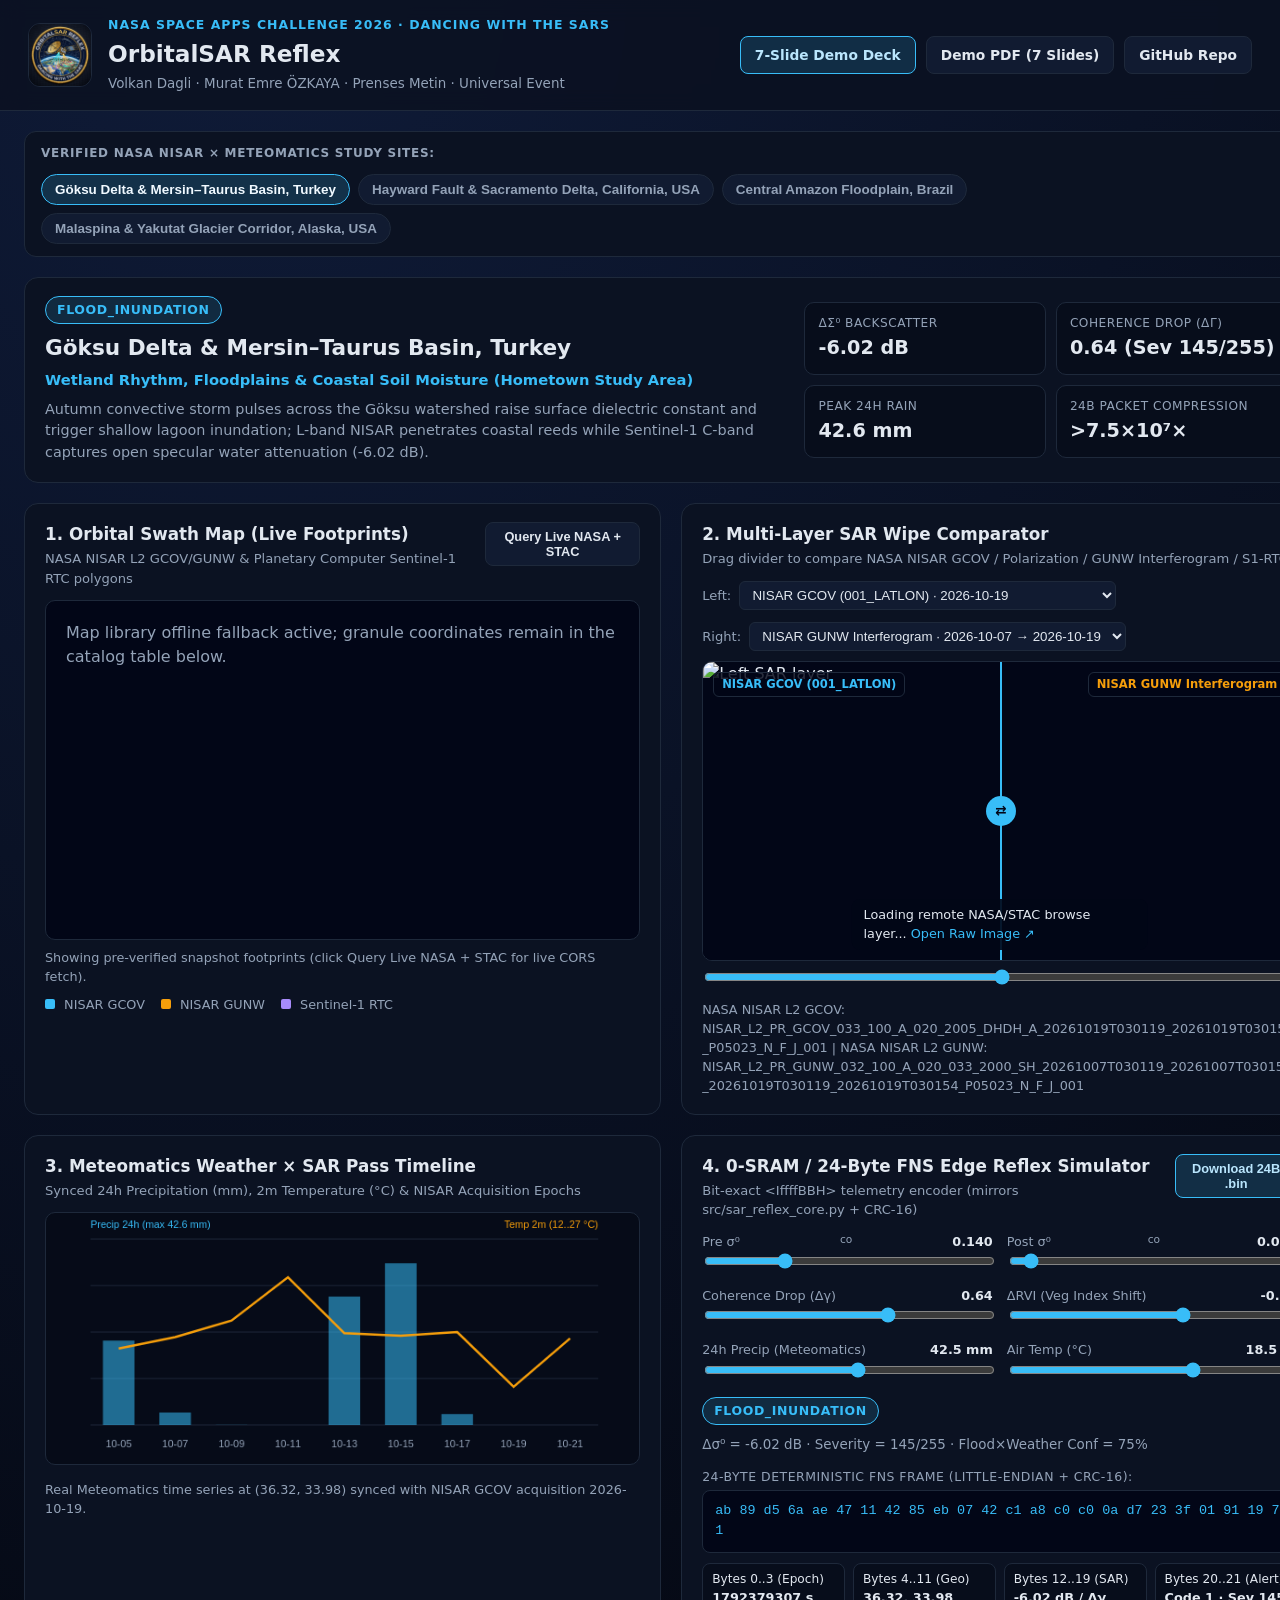
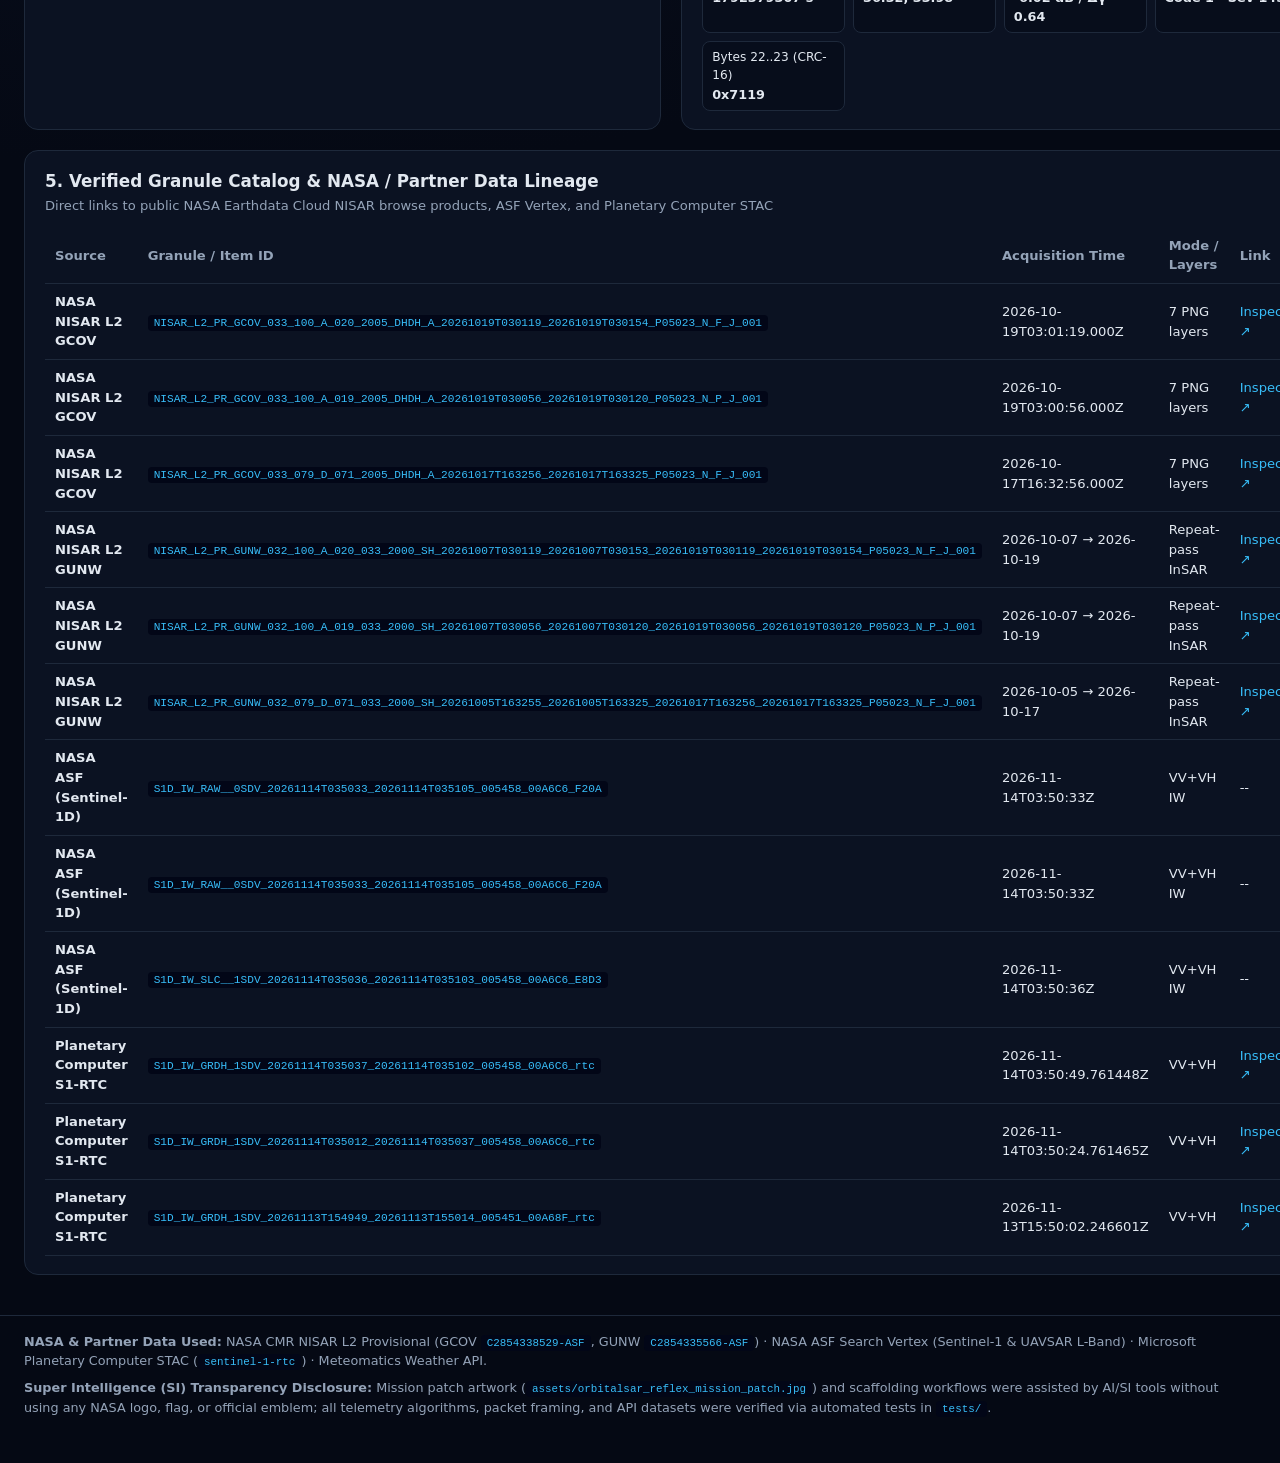
==== index.html @ 1eb8f4f7 "feat: full OrbitalSAR Reflex observatory, real NISAR+STAC+Meteomatics datasets, and 7-slide demo" ====
<!DOCTYPE html>
<html lang="en">
<head>
  <meta charset="UTF-8" />
  <meta name="viewport" content="width=device-width, initial-scale=1.0" />
  <title>OrbitalSAR Reflex — Autonomous NISAR &amp; Multi-SAR Change Observatory</title>
  <meta name="description" content="NASA Space Apps Challenge 2026 (Dancing with the SARs) — Interactive NISAR L-Band, Sentinel-1 C-Band, Meteomatics Weather Fusion & 24-Byte FNS Edge Telemetry." />
  <link rel="stylesheet" href="https://unpkg.com/leaflet@1.9.4/dist/leaflet.css" crossorigin="" />
  <link rel="stylesheet" href="assets/styles.css" />
</head>
<body>
  <header class="topbar">
    <div class="brand">
      <img src="assets/orbitalsar_reflex_mission_patch.jpg" alt="OrbitalSAR Reflex Mission Patch" class="patch" />
      <div>
        <div class="kicker">NASA Space Apps Challenge 2026 · Dancing with the SARs</div>
        <h1>OrbitalSAR Reflex</h1>
        <div class="meta-line">Volkan Dagli · Murat Emre ÖZKAYA · Prenses Metin · Universal Event</div>
      </div>
    </div>
    <nav class="top-actions">
      <a class="btn btn-accent" href="demo/slides.html">7-Slide Demo Deck</a>
      <a class="btn" href="docs/OrbitalSAR_Reflex_Demo_Slides.pdf" target="_blank" rel="noopener">Demo PDF (7 Slides)</a>
      <a class="btn" href="https://github.com/pCwOrM/orbitalsar-reflex" target="_blank" rel="noopener">GitHub Repo</a>
    </nav>
  </header>

  <main class="shell">
    <section class="site-bar" aria-label="Study Sites">
      <div class="site-bar-label">VERIFIED NASA NISAR × METEOMATICS STUDY SITES:</div>
      <div id="siteTabs" class="site-tabs"></div>
    </section>

    <section class="hero-summary card">
      <div class="hero-left">
        <span id="siteBadge" class="pill">FLOOD_INUNDATION</span>
        <h2 id="siteTitle">Loading study area...</h2>
        <p id="siteTheme" class="theme-sub"></p>
        <p id="siteDriver" class="driver-copy"></p>
      </div>
      <div class="hero-stats">
        <div class="stat-box">
          <div class="stat-label">Δσ⁰ Backscatter</div>
          <div id="statLogRatio" class="stat-val">-- dB</div>
        </div>
        <div class="stat-box">
          <div class="stat-label">Coherence Drop (Δγ)</div>
          <div id="statCoh" class="stat-val">--</div>
        </div>
        <div class="stat-box">
          <div class="stat-label">Peak 24h Rain</div>
          <div id="statRain" class="stat-val">-- mm</div>
        </div>
        <div class="stat-box">
          <div class="stat-label">24B Packet Compression</div>
          <div class="stat-val">&gt;7.5×10⁷×</div>
        </div>
      </div>
    </section>

    <section class="two-col">
      <article class="card">
        <div class="card-head">
          <div>
            <h3>1. Orbital Swath Map (Live Footprints)</h3>
            <p class="card-sub">NASA NISAR L2 GCOV/GUNW &amp; Planetary Computer Sentinel-1 RTC polygons</p>
          </div>
          <button id="liveQueryBtn" class="btn btn-sm" type="button">Query Live NASA + STAC</button>
        </div>
        <div id="sarMap" class="map-box"></div>
        <div id="liveQueryStatus" class="status-line">Showing pre-verified snapshot footprints (click Query Live NASA + STAC for live CORS fetch).</div>
        <div class="legend">
          <span><i class="dot dot-gcov"></i> NISAR GCOV</span>
          <span><i class="dot dot-gunw"></i> NISAR GUNW</span>
          <span><i class="dot dot-s1"></i> Sentinel-1 RTC</span>
        </div>
      </article>

      <article class="card">
        <div class="card-head">
          <div>
            <h3>2. Multi-Layer SAR Wipe Comparator</h3>
            <p class="card-sub">Drag divider to compare NASA NISAR GCOV / Polarization / GUNW Interferogram / S1-RTC</p>
          </div>
        </div>
        <div class="layer-controls">
          <label>Left: <select id="leftLayerSelect"></select></label>
          <label>Right: <select id="rightLayerSelect"></select></label>
        </div>
        <div id="wipeContainer" class="wipe-container">
          <img id="imgRight" class="wipe-img" alt="Right SAR layer" crossorigin="anonymous" />
          <div id="wipeOverlay" class="wipe-overlay">
            <img id="imgLeft" class="wipe-img" alt="Left SAR layer" crossorigin="anonymous" />
          </div>
          <div id="wipeHandle" class="wipe-handle"><span class="wipe-knob">⇄</span></div>
          <div id="wipeTagLeft" class="wipe-tag left">LEFT</div>
          <div id="wipeTagRight" class="wipe-tag right">RIGHT</div>
          <div id="imgFallback" class="img-fallback" hidden>
            Loading remote NASA/STAC browse layer... <a id="rawImageLink" href="#" target="_blank" rel="noopener">Open Raw Image ↗</a>
          </div>
        </div>
        <input id="wipeRange" type="range" min="5" max="95" value="50" aria-label="SAR wipe position" />
        <div id="granuleCaption" class="status-line"></div>
      </article>
    </section>

    <section class="two-col">
      <article class="card">
        <div class="card-head">
          <div>
            <h3>3. Meteomatics Weather × SAR Pass Timeline</h3>
            <p class="card-sub">Synced 24h Precipitation (mm), 2m Temperature (°C) &amp; NISAR Acquisition Epochs</p>
          </div>
        </div>
        <canvas id="weatherCanvas" width="640" height="270" class="chart-canvas"></canvas>
        <div id="weatherNote" class="status-line"></div>
      </article>

      <article class="card">
        <div class="card-head">
          <div>
            <h3>4. 0-SRAM / 24-Byte FNS Edge Reflex Simulator</h3>
            <p class="card-sub">Bit-exact &lt;IffffBBH&gt; telemetry encoder (mirrors src/sar_reflex_core.py + CRC-16)</p>
          </div>
          <button id="downloadBinBtn" class="btn btn-sm btn-accent" type="button">Download 24B .bin</button>
        </div>
        <div class="slider-grid">
          <div>
            <label class="s-label">Pre σ⁰<sub>co</sub> <span id="vPre">0.14</span></label>
            <input id="inPre" type="range" min="0.01" max="0.50" step="0.005" value="0.14" />
          </div>
          <div>
            <label class="s-label">Post σ⁰<sub>co</sub> <span id="vPost">0.035</span></label>
            <input id="inPost" type="range" min="0.01" max="0.50" step="0.005" value="0.035" />
          </div>
          <div>
            <label class="s-label">Coherence Drop (Δγ) <span id="vCoh">0.64</span></label>
            <input id="inCoh" type="range" min="0.00" max="1.00" step="0.01" value="0.64" />
          </div>
          <div>
            <label class="s-label">ΔRVI (Veg Index Shift) <span id="vRvi">-0.11</span></label>
            <input id="inRvi" type="range" min="-1.20" max="0.60" step="0.01" value="-0.11" />
          </div>
          <div>
            <label class="s-label">24h Precip (Meteomatics) <span id="vRain">42.6 mm</span></label>
            <input id="inRain" type="range" min="0" max="80" step="0.5" value="42.6" />
          </div>
          <div>
            <label class="s-label">Air Temp (°C) <span id="vTemp">18.6 °C</span></label>
            <input id="inTemp" type="range" min="-20" max="40" step="0.5" value="18.6" />
          </div>
        </div>
        <div class="reflex-readout">
          <span id="simBadge" class="pill">FLOOD_INUNDATION</span>
          <span id="simSummary" class="sim-text"></span>
        </div>
        <div class="hex-title">24-Byte Deterministic FNS Frame (Little-Endian + CRC-16):</div>
        <div id="hexDump" class="hex-box"></div>
        <div id="byteBreakdown" class="byte-grid"></div>
      </article>
    </section>

    <section class="card">
      <div class="card-head">
        <div>
          <h3>5. Verified Granule Catalog &amp; NASA / Partner Data Lineage</h3>
          <p class="card-sub">Direct links to public NASA Earthdata Cloud NISAR browse products, ASF Vertex, and Planetary Computer STAC</p>
        </div>
      </div>
      <div id="granuleTableWrap" class="table-wrap"></div>
    </section>
  </main>

  <footer class="footer">
    <div>
      <strong>NASA &amp; Partner Data Used:</strong>
      NASA CMR NISAR L2 Provisional (GCOV <code>C2854338529-ASF</code>, GUNW <code>C2854335566-ASF</code>) ·
      NASA ASF Search Vertex (Sentinel-1 &amp; UAVSAR L-Band) ·
      Microsoft Planetary Computer STAC (<code>sentinel-1-rtc</code>) ·
      Meteomatics Weather API.
    </div>
    <div class="si-note">
      <strong>Super Intelligence (SI) Transparency Disclosure:</strong>
      Mission patch artwork (<code>assets/orbitalsar_reflex_mission_patch.jpg</code>) and scaffolding workflows were assisted by AI/SI tools without using any NASA logo, flag, or official emblem; all telemetry algorithms, packet framing, and API datasets were verified via automated tests in <code>tests/</code>.
    </div>
  </footer>

  <script src="https://unpkg.com/leaflet@1.9.4/dist/leaflet.js" crossorigin=""></script>
  <script src="assets/app.js"></script>
</body>
</html>
---- assets/styles.css ----
:root {
  --bg: #050914;
  --surface: #0b1222;
  --surface-2: #111b31;
  --border: #1e293b;
  --text: #e2e8f0;
  --muted: #94a3b8;
  --accent: #38bdf8;
  --amber: #f59e0b;
  --violet: #a78bfa;
  --emerald: #10b981;
  --rose: #f43f5e;
}

* { box-sizing: border-box; }

body {
  margin: 0;
  font-family: "Inter", system-ui, -apple-system, Segoe UI, Roboto, sans-serif;
  background: radial-gradient(circle at 20% 0%, #0f1b38 0%, var(--bg) 55%);
  color: var(--text);
  line-height: 1.5;
}

a { color: var(--accent); text-decoration: none; }
a:hover { text-decoration: underline; }
code { background: #020617; padding: 2px 6px; border-radius: 4px; color: var(--accent); font-size: 0.85em; }

.topbar {
  display: flex;
  flex-wrap: wrap;
  justify-content: space-between;
  align-items: center;
  gap: 16px;
  padding: 16px 28px;
  background: rgba(11, 18, 34, 0.92);
  border-bottom: 1px solid var(--border);
  backdrop-filter: blur(10px);
  position: sticky;
  top: 0;
  z-index: 1000;
}

.brand { display: flex; align-items: center; gap: 16px; }
.patch { width: 64px; height: 64px; border-radius: 12px; object-fit: cover; border: 1px solid var(--border); }
.kicker { font-size: 0.78rem; text-transform: uppercase; letter-spacing: 0.08em; color: var(--accent); font-weight: 700; }
.topbar h1 { margin: 2px 0; font-size: 1.45rem; }
.meta-line { font-size: 0.84rem; color: var(--muted); }

.top-actions { display: flex; flex-wrap: wrap; gap: 10px; }
.btn {
  display: inline-flex;
  align-items: center;
  gap: 6px;
  padding: 8px 14px;
  border-radius: 8px;
  border: 1px solid var(--border);
  background: var(--surface-2);
  color: var(--text);
  font-size: 0.86rem;
  font-weight: 600;
  cursor: pointer;
}
.btn:hover { border-color: var(--accent); text-decoration: none; }
.btn-accent { background: rgba(56, 189, 248, 0.16); border-color: var(--accent); color: #bae6fd; }
.btn-sm { padding: 6px 11px; font-size: 0.8rem; }

.shell {
  max-width: 1380px;
  margin: 0 auto;
  padding: 20px 24px 40px;
  display: grid;
  gap: 20px;
}

.site-bar {
  display: flex;
  flex-wrap: wrap;
  align-items: center;
  gap: 12px;
  background: var(--surface);
  border: 1px solid var(--border);
  border-radius: 12px;
  padding: 12px 16px;
}
.site-bar-label { font-size: 0.75rem; font-weight: 700; letter-spacing: 0.06em; color: var(--muted); }
.site-tabs { display: flex; flex-wrap: wrap; gap: 8px; }
.site-tab {
  padding: 7px 13px;
  border-radius: 999px;
  border: 1px solid var(--border);
  background: var(--surface-2);
  color: var(--muted);
  font-size: 0.84rem;
  font-weight: 600;
  cursor: pointer;
}
.site-tab.active { background: rgba(56, 189, 248, 0.18); border-color: var(--accent); color: #f0f9ff; }

.card {
  background: var(--surface);
  border: 1px solid var(--border);
  border-radius: 14px;
  padding: 18px 20px;
}

.hero-summary {
  display: grid;
  grid-template-columns: 1.5fr 1fr;
  gap: 20px;
  align-items: center;
}
.hero-summary h2 { margin: 8px 0 4px; font-size: 1.35rem; }
.theme-sub { margin: 0 0 8px; color: var(--accent); font-size: 0.92rem; font-weight: 600; }
.driver-copy { margin: 0; color: var(--muted); font-size: 0.9rem; }

.hero-stats { display: grid; grid-template-columns: repeat(2, 1fr); gap: 10px; }
.stat-box {
  background: #070d1b;
  border: 1px solid var(--border);
  border-radius: 10px;
  padding: 11px 13px;
}
.stat-label { font-size: 0.76rem; color: var(--muted); text-transform: uppercase; letter-spacing: 0.04em; }
.stat-val { font-size: 1.2rem; font-weight: 700; color: var(--text); margin-top: 2px; }

.pill {
  display: inline-block;
  padding: 4px 11px;
  border-radius: 999px;
  font-size: 0.78rem;
  font-weight: 700;
  letter-spacing: 0.05em;
  border: 1px solid var(--accent);
  background: rgba(56, 189, 248, 0.16);
  color: #bae6fd;
}

.two-col { display: grid; grid-template-columns: repeat(2, minmax(0, 1fr)); gap: 20px; }
.card-head { display: flex; justify-content: space-between; align-items: flex-start; gap: 12px; margin-bottom: 12px; }
.card-head h3 { margin: 0 0 2px; font-size: 1.05rem; }
.card-sub { margin: 0; font-size: 0.82rem; color: var(--muted); }

.map-box { height: 340px; width: 100%; border-radius: 10px; border: 1px solid var(--border); background: #020617; overflow: hidden; }
.legend { display: flex; gap: 16px; margin-top: 8px; font-size: 0.8rem; color: var(--muted); }
.dot { display: inline-block; width: 10px; height: 10px; border-radius: 2px; margin-right: 5px; }
.dot-gcov { background: #38bdf8; }
.dot-gunw { background: #f59e0b; }
.dot-s1 { background: #a78bfa; }

.layer-controls { display: flex; flex-wrap: wrap; gap: 12px; margin-bottom: 10px; font-size: 0.82rem; color: var(--muted); }
.layer-controls select {
  background: var(--surface-2);
  color: var(--text);
  border: 1px solid var(--border);
  border-radius: 6px;
  padding: 5px 8px;
  margin-left: 4px;
}

.wipe-container {
  position: relative;
  width: 100%;
  height: 300px;
  background: #020617;
  border: 1px solid var(--border);
  border-radius: 10px;
  overflow: hidden;
  user-select: none;
}
.wipe-img {
  position: absolute;
  inset: 0;
  width: 100%;
  height: 100%;
  object-fit: contain;
  background: #020617;
}
.wipe-overlay {
  position: absolute;
  inset: 0;
  width: 50%;
  overflow: hidden;
}
.wipe-overlay .wipe-img {
  width: 100%;
  max-width: none;
}
.wipe-handle {
  position: absolute;
  top: 0;
  bottom: 0;
  left: 50%;
  width: 2px;
  background: var(--accent);
  pointer-events: none;
}
.wipe-knob {
  position: absolute;
  top: 50%;
  left: 50%;
  transform: translate(-50%, -50%);
  width: 30px;
  height: 30px;
  border-radius: 50%;
  background: var(--accent);
  color: #020617;
  font-weight: 900;
  display: grid;
  place-items: center;
  font-size: 0.85rem;
}
.wipe-tag {
  position: absolute;
  top: 10px;
  padding: 3px 8px;
  font-size: 0.72rem;
  font-weight: 700;
  border-radius: 6px;
  background: rgba(2, 6, 23, 0.82);
  border: 1px solid var(--border);
}
.wipe-tag.left { left: 10px; color: var(--accent); }
.wipe-tag.right { right: 10px; color: var(--amber); }
.img-fallback {
  position: absolute;
  bottom: 10px;
  left: 50%;
  transform: translateX(-50%);
  background: rgba(2, 6, 23, 0.9);
  padding: 6px 12px;
  border-radius: 8px;
  font-size: 0.8rem;
}

#wipeRange { width: 100%; margin-top: 8px; accent-color: var(--accent); }
.status-line { margin-top: 8px; font-size: 0.8rem; color: var(--muted); word-break: break-word; }

.chart-canvas {
  width: 100%;
  height: auto;
  background: #060b18;
  border: 1px solid var(--border);
  border-radius: 10px;
}

.slider-grid { display: grid; grid-template-columns: repeat(2, 1fr); gap: 10px 14px; }
.s-label { display: flex; justify-content: space-between; font-size: 0.8rem; color: var(--muted); }
.s-label span { color: var(--text); font-weight: 600; }
.slider-grid input[type="range"] { width: 100%; accent-color: var(--accent); }

.reflex-readout { display: flex; flex-wrap: wrap; align-items: center; gap: 10px; margin-top: 12px; }
.sim-text { font-size: 0.84rem; color: var(--muted); }
.hex-title { margin-top: 12px; font-size: 0.78rem; color: var(--muted); text-transform: uppercase; letter-spacing: 0.04em; }
.hex-box {
  margin-top: 4px;
  padding: 10px 12px;
  background: #020617;
  border: 1px solid var(--border);
  border-radius: 8px;
  font-family: ui-monospace, SFMono-Regular, Menlo, monospace;
  font-size: 0.84rem;
  color: var(--accent);
  word-break: break-all;
}
.byte-grid {
  display: grid;
  grid-template-columns: repeat(auto-fit, minmax(130px, 1fr));
  gap: 8px;
  margin-top: 10px;
}
.byte-chip {
  background: #070d1b;
  border: 1px solid var(--border);
  border-radius: 8px;
  padding: 6px 9px;
  font-size: 0.76rem;
}
.byte-chip b { display: block; color: var(--text); font-size: 0.8rem; }

.table-wrap { overflow-x: auto; }
table { width: 100%; border-collapse: collapse; font-size: 0.82rem; }
th, td { text-align: left; padding: 8px 10px; border-bottom: 1px solid var(--border); }
th { color: var(--muted); font-weight: 600; }

.footer {
  max-width: 1380px;
  margin: 0 auto 30px;
  padding: 16px 24px;
  color: var(--muted);
  font-size: 0.8rem;
  border-top: 1px solid var(--border);
  display: grid;
  gap: 8px;
}

@media (max-width: 960px) {
  .hero-summary, .two-col { grid-template-columns: 1fr; }
}
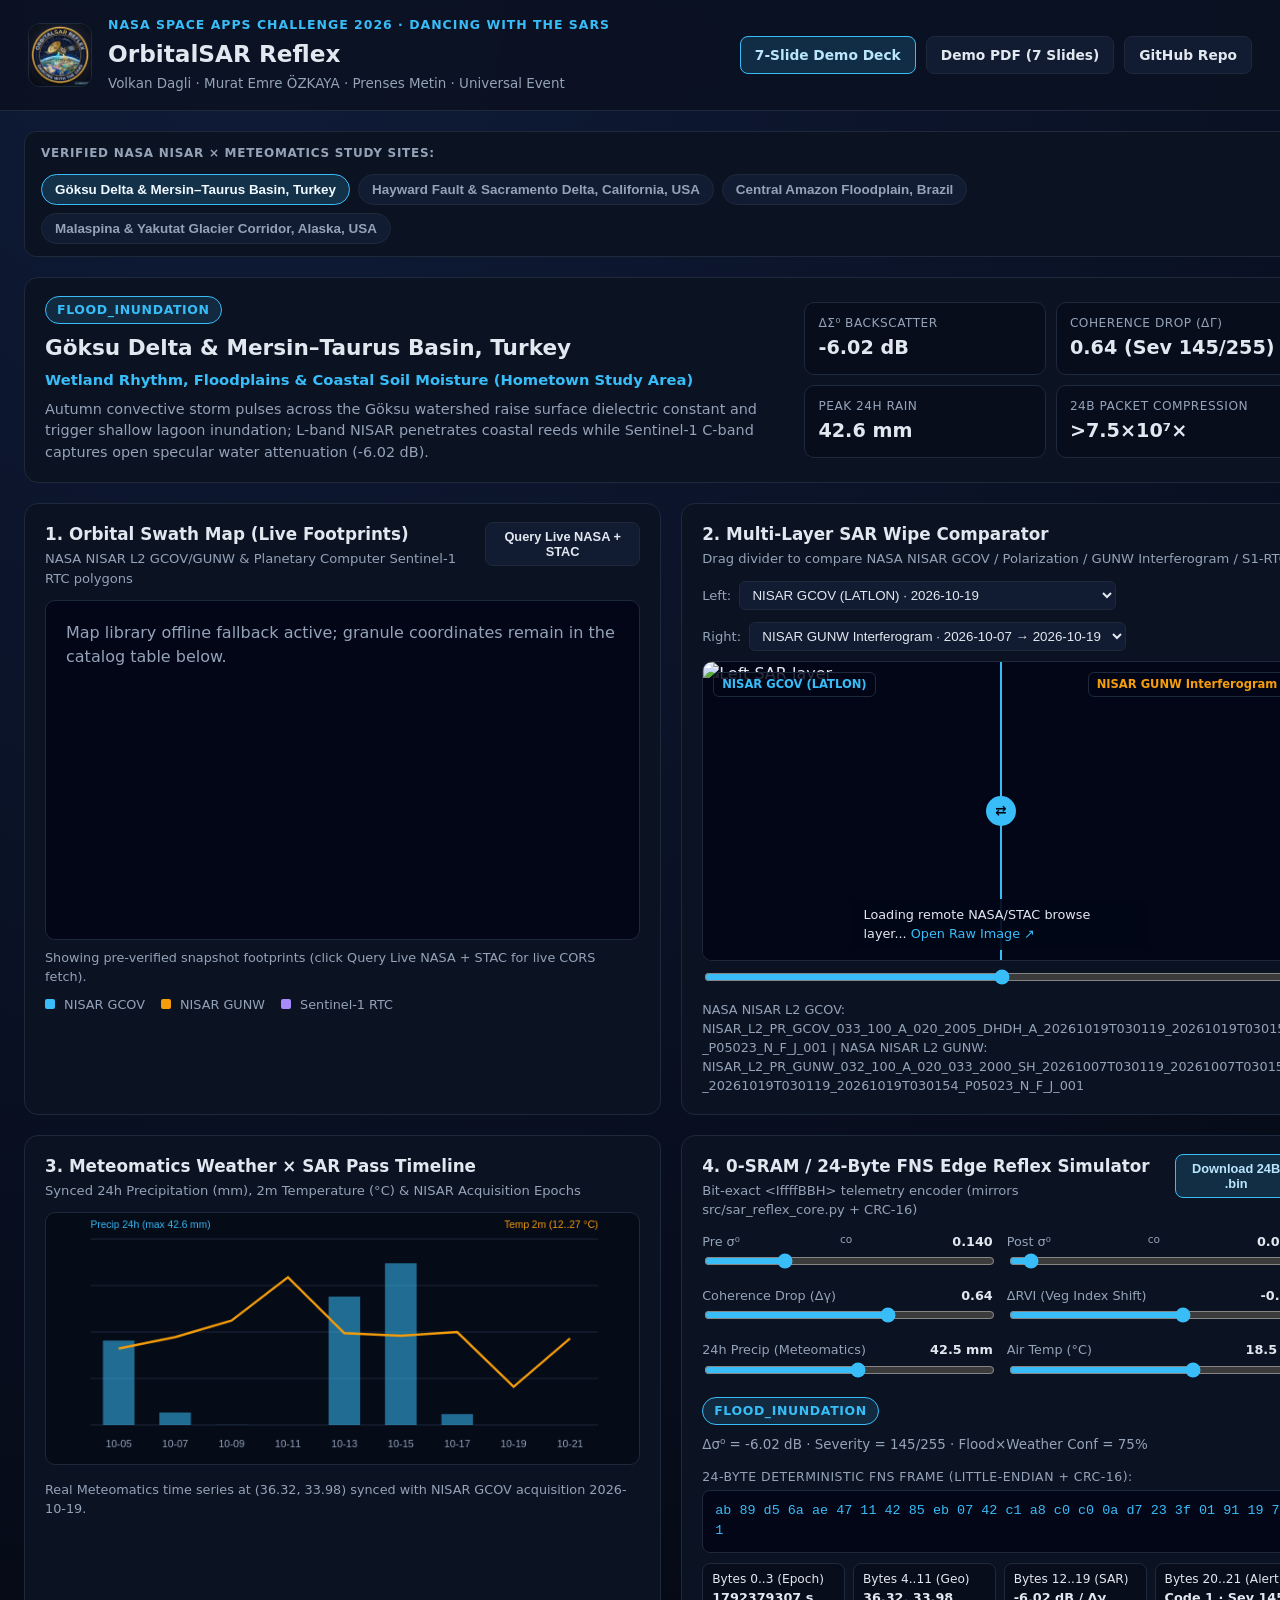
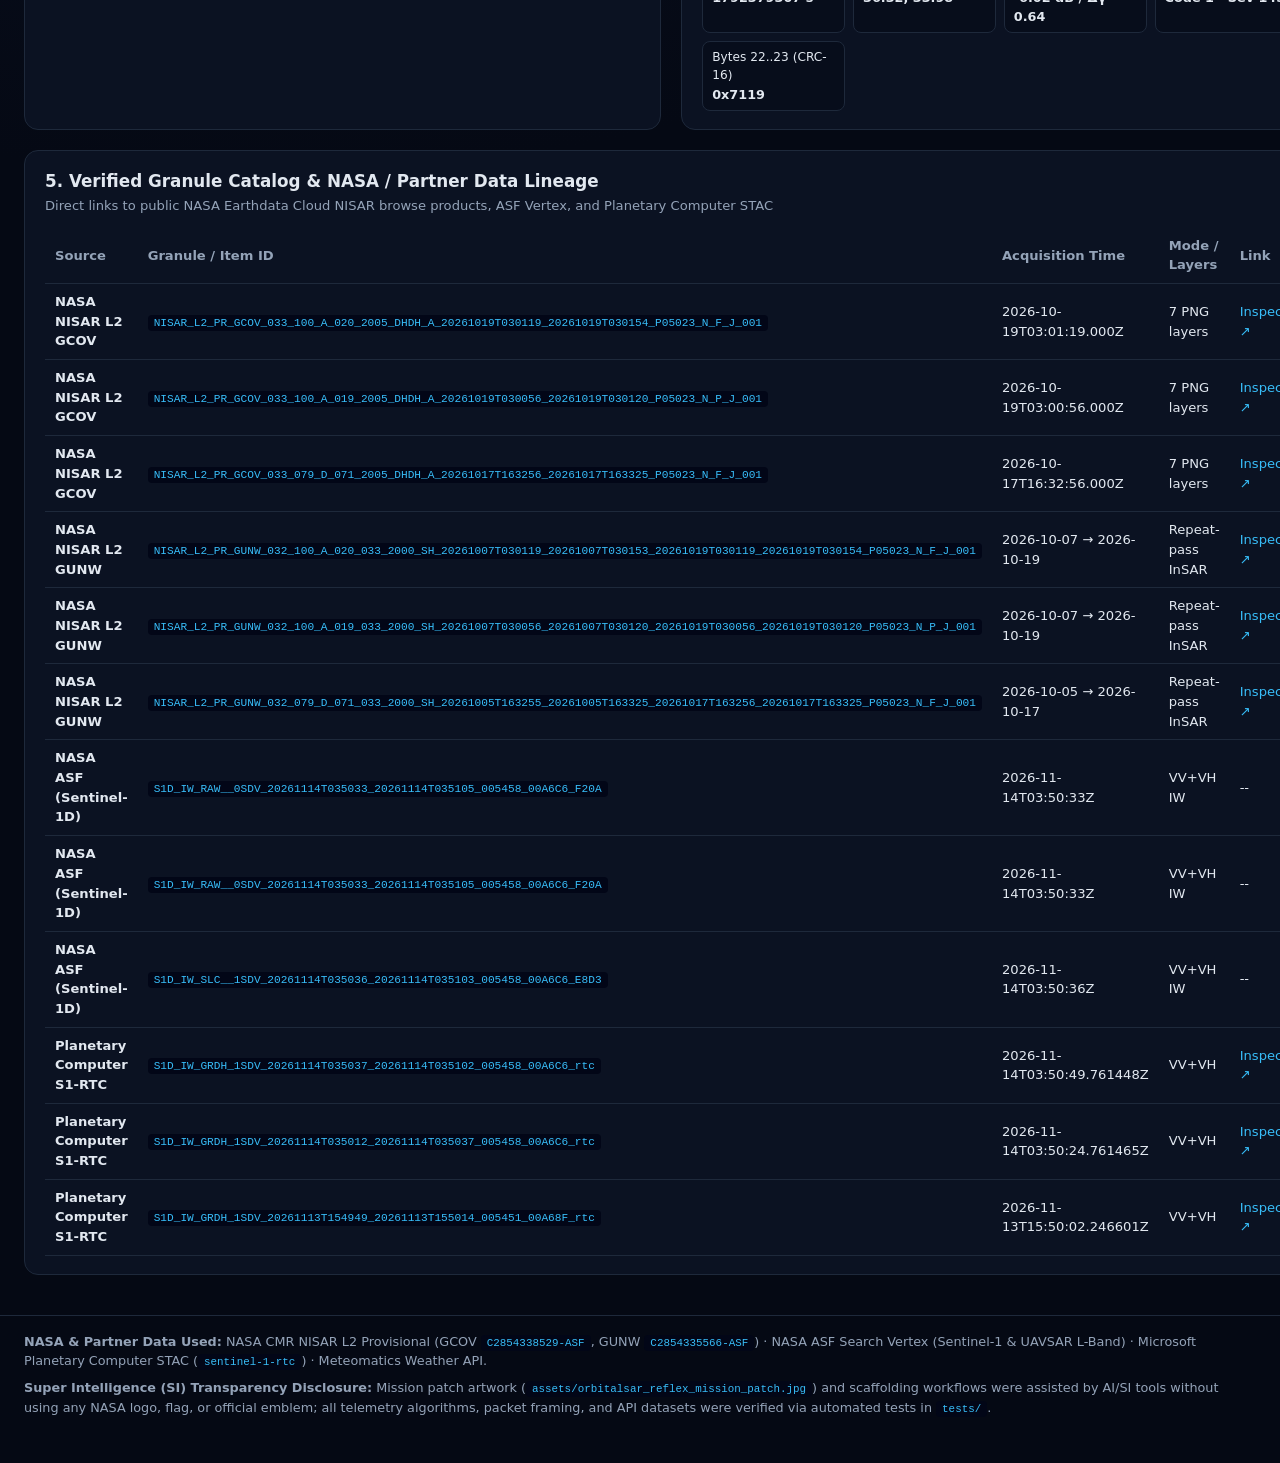
==== commit 0a6743ee: "docs/polish: SI-GENERATED patch watermark, direct pointer drag wipe, updated architecture docs, rebu" ====
--- a/index.html
+++ b/index.html
@@ -88,9 +88,9 @@
           <label>Right: <select id="rightLayerSelect"></select></label>
         </div>
         <div id="wipeContainer" class="wipe-container">
-          <img id="imgRight" class="wipe-img" alt="Right SAR layer" crossorigin="anonymous" />
+          <img id="imgRight" class="wipe-img" alt="Right SAR layer" />
           <div id="wipeOverlay" class="wipe-overlay">
-            <img id="imgLeft" class="wipe-img" alt="Left SAR layer" crossorigin="anonymous" />
+            <img id="imgLeft" class="wipe-img" alt="Left SAR layer" />
           </div>
           <div id="wipeHandle" class="wipe-handle"><span class="wipe-knob">⇄</span></div>
           <div id="wipeTagLeft" class="wipe-tag left">LEFT</div>
--- a/assets/styles.css
+++ b/assets/styles.css
@@ -167,6 +167,8 @@
   border-radius: 10px;
   overflow: hidden;
   user-select: none;
+  cursor: ew-resize;
+  touch-action: none;
 }
 .wipe-img {
   position: absolute;
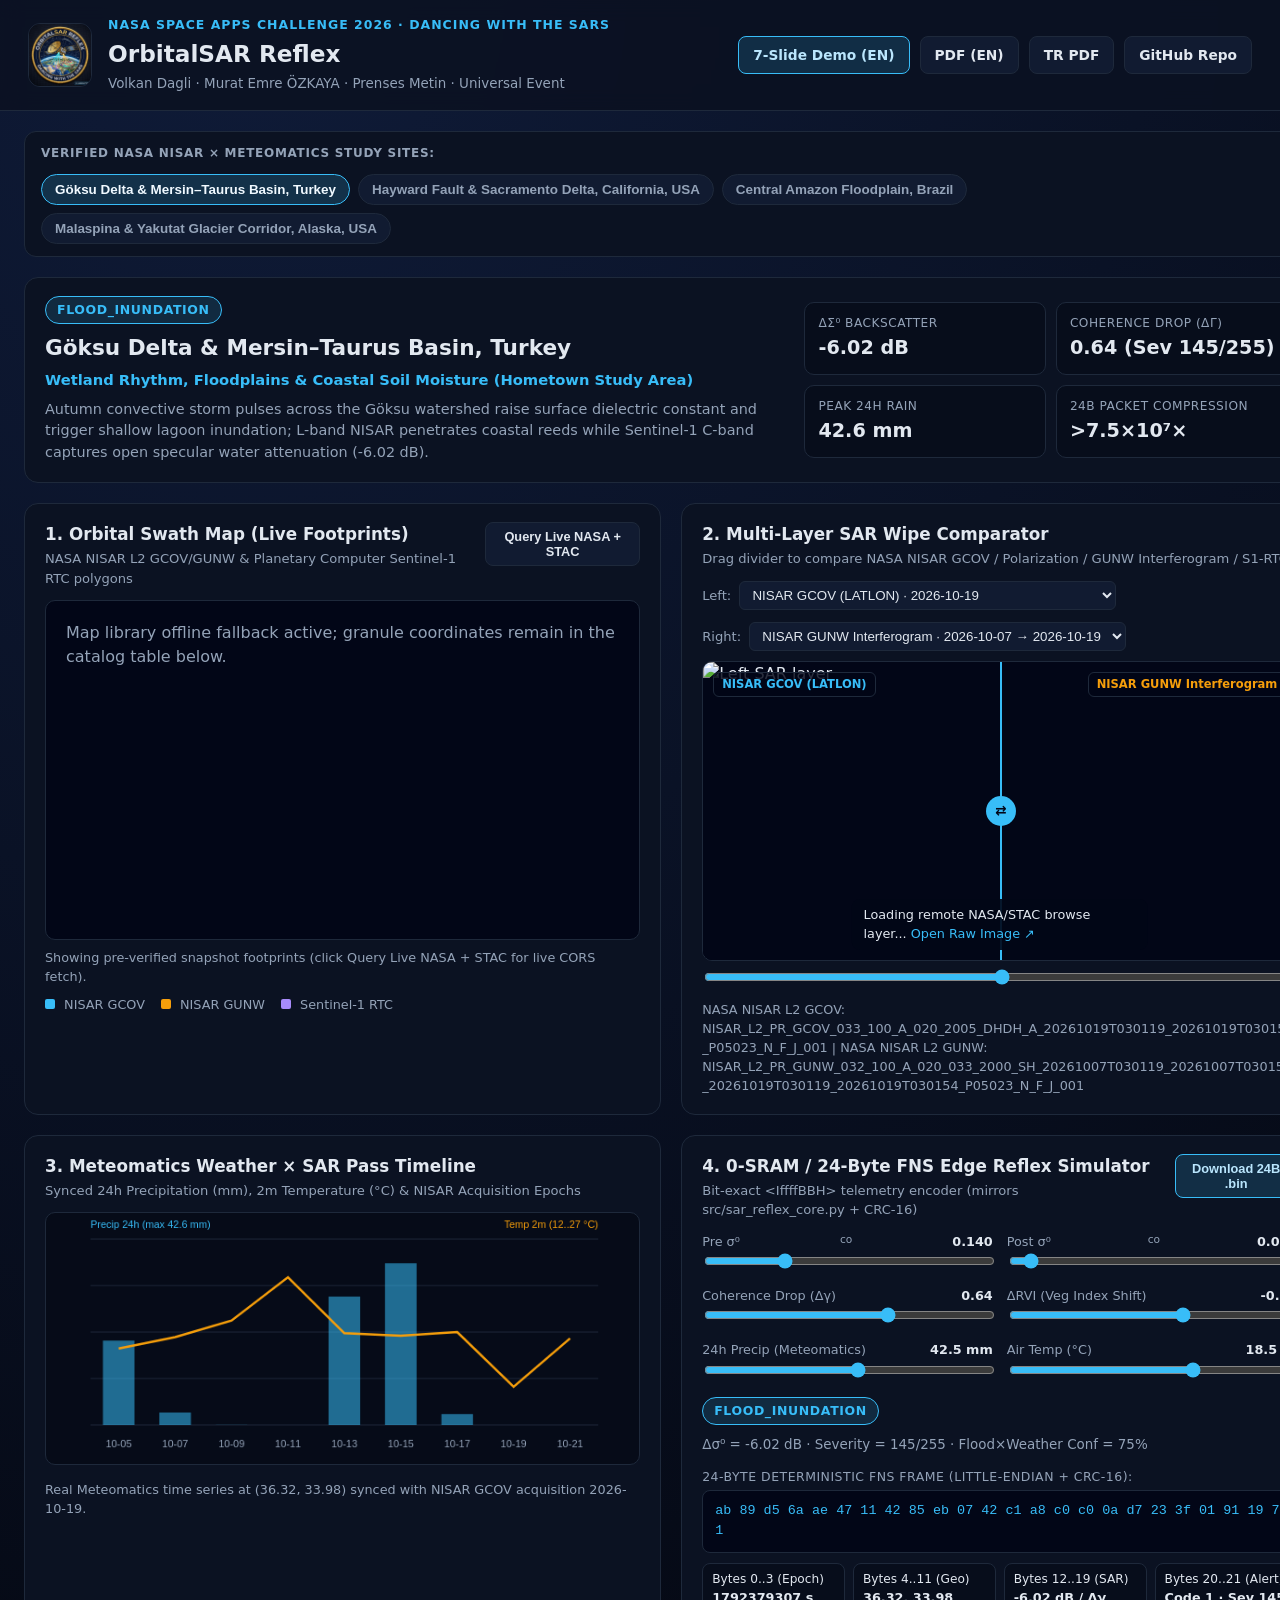
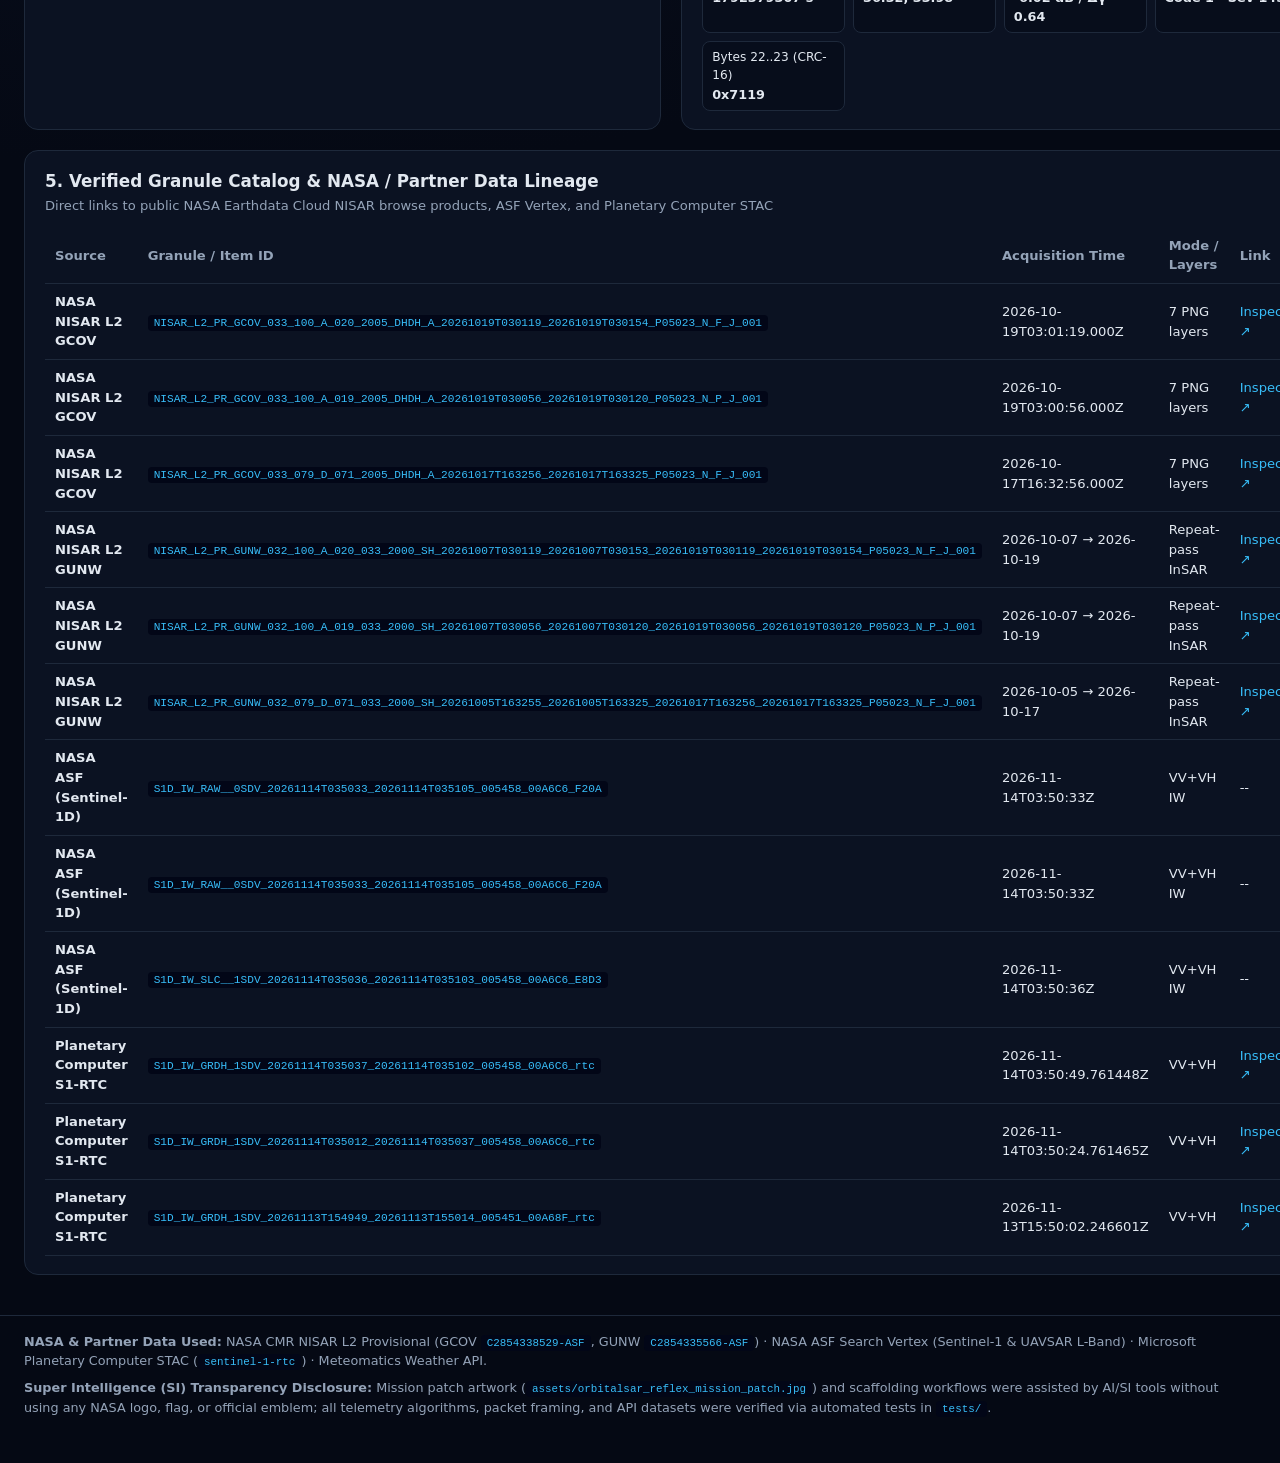
==== commit e7e6dc86: "feat: add team onboarding docs (CONTRIBUTING/PR template) and 7-slide Turkish demo PDF/HTML" ====
--- a/index.html
+++ b/index.html
@@ -19,8 +19,9 @@
       </div>
     </div>
     <nav class="top-actions">
-      <a class="btn btn-accent" href="demo/slides.html">7-Slide Demo Deck</a>
-      <a class="btn" href="docs/OrbitalSAR_Reflex_Demo_Slides.pdf" target="_blank" rel="noopener">Demo PDF (7 Slides)</a>
+      <a class="btn btn-accent" href="demo/slides.html">7-Slide Demo (EN)</a>
+      <a class="btn" href="docs/OrbitalSAR_Reflex_Demo_Slides.pdf" target="_blank" rel="noopener">PDF (EN)</a>
+      <a class="btn" href="docs/OrbitalSAR_Reflex_Demo_Slides_TR.pdf" target="_blank" rel="noopener" title="Supplementary Turkish 7-Slide PDF">TR PDF</a>
       <a class="btn" href="https://github.com/pCwOrM/orbitalsar-reflex" target="_blank" rel="noopener">GitHub Repo</a>
     </nav>
   </header>
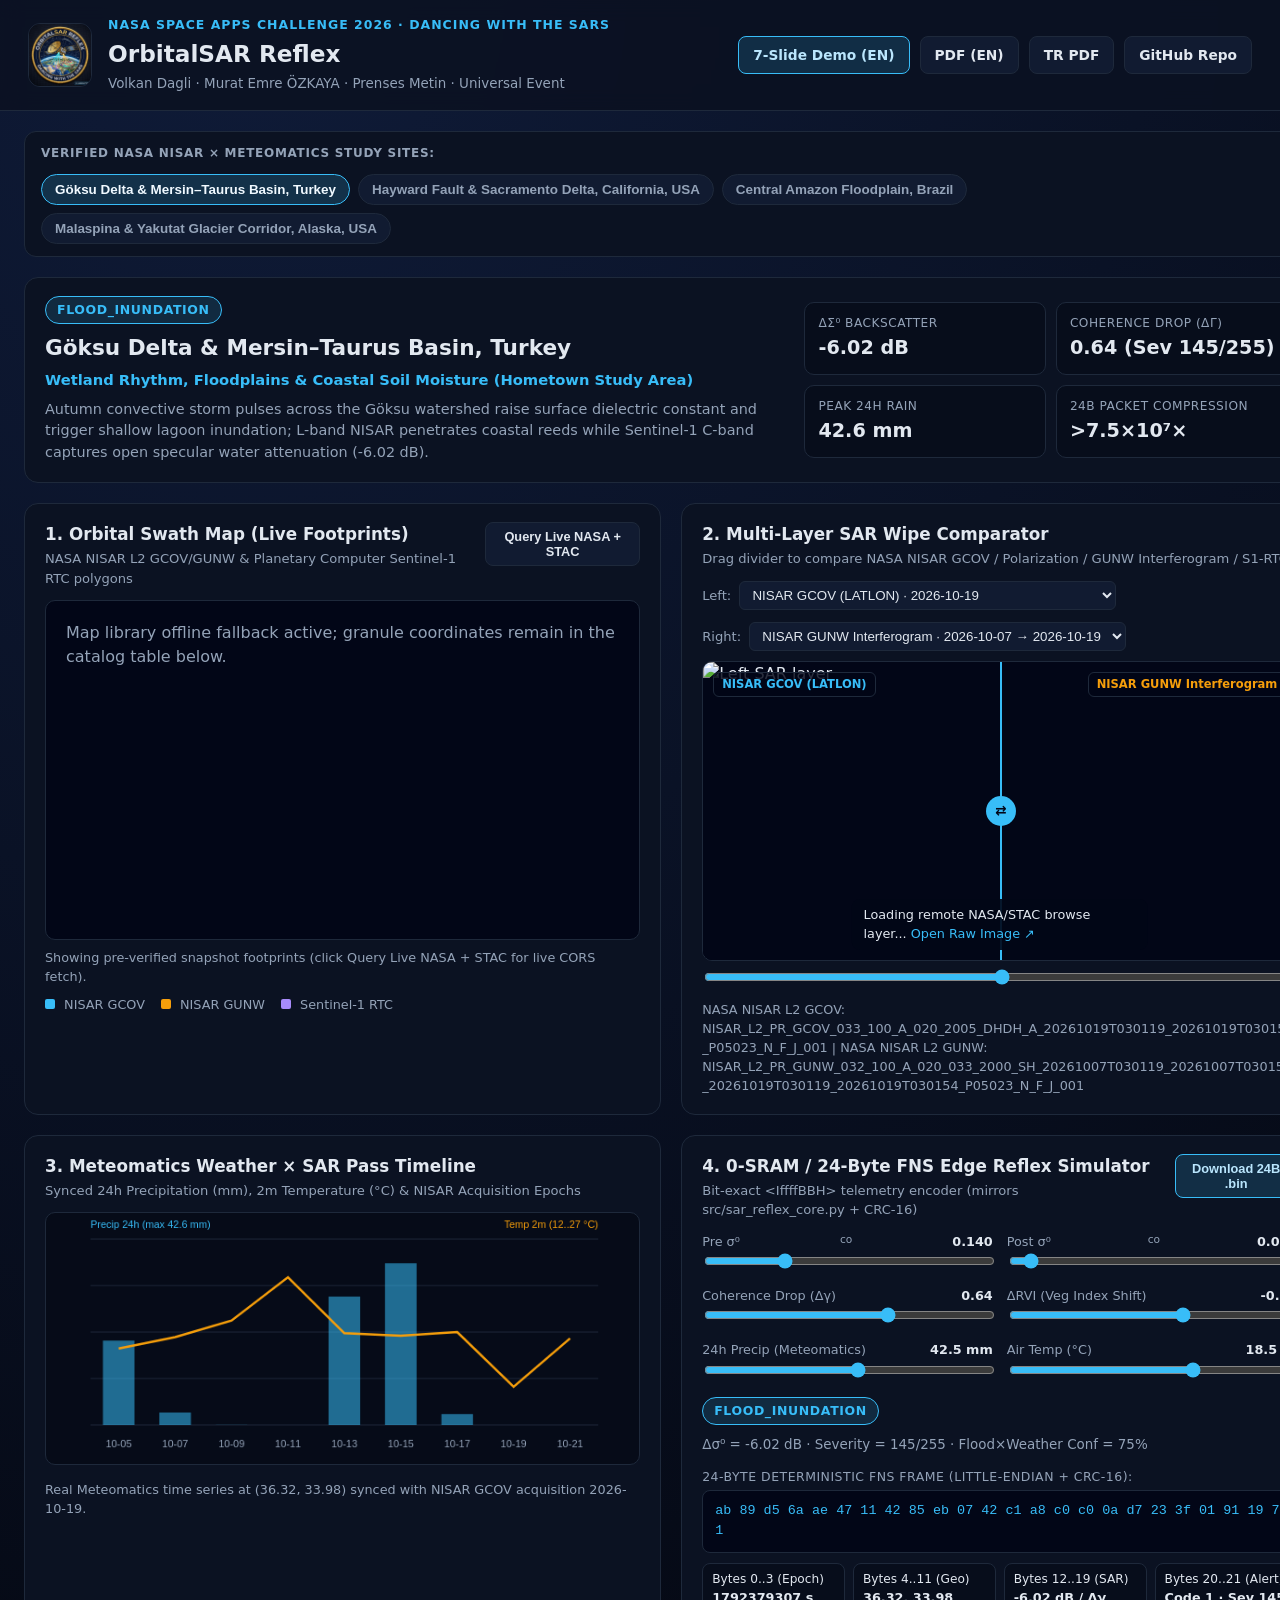
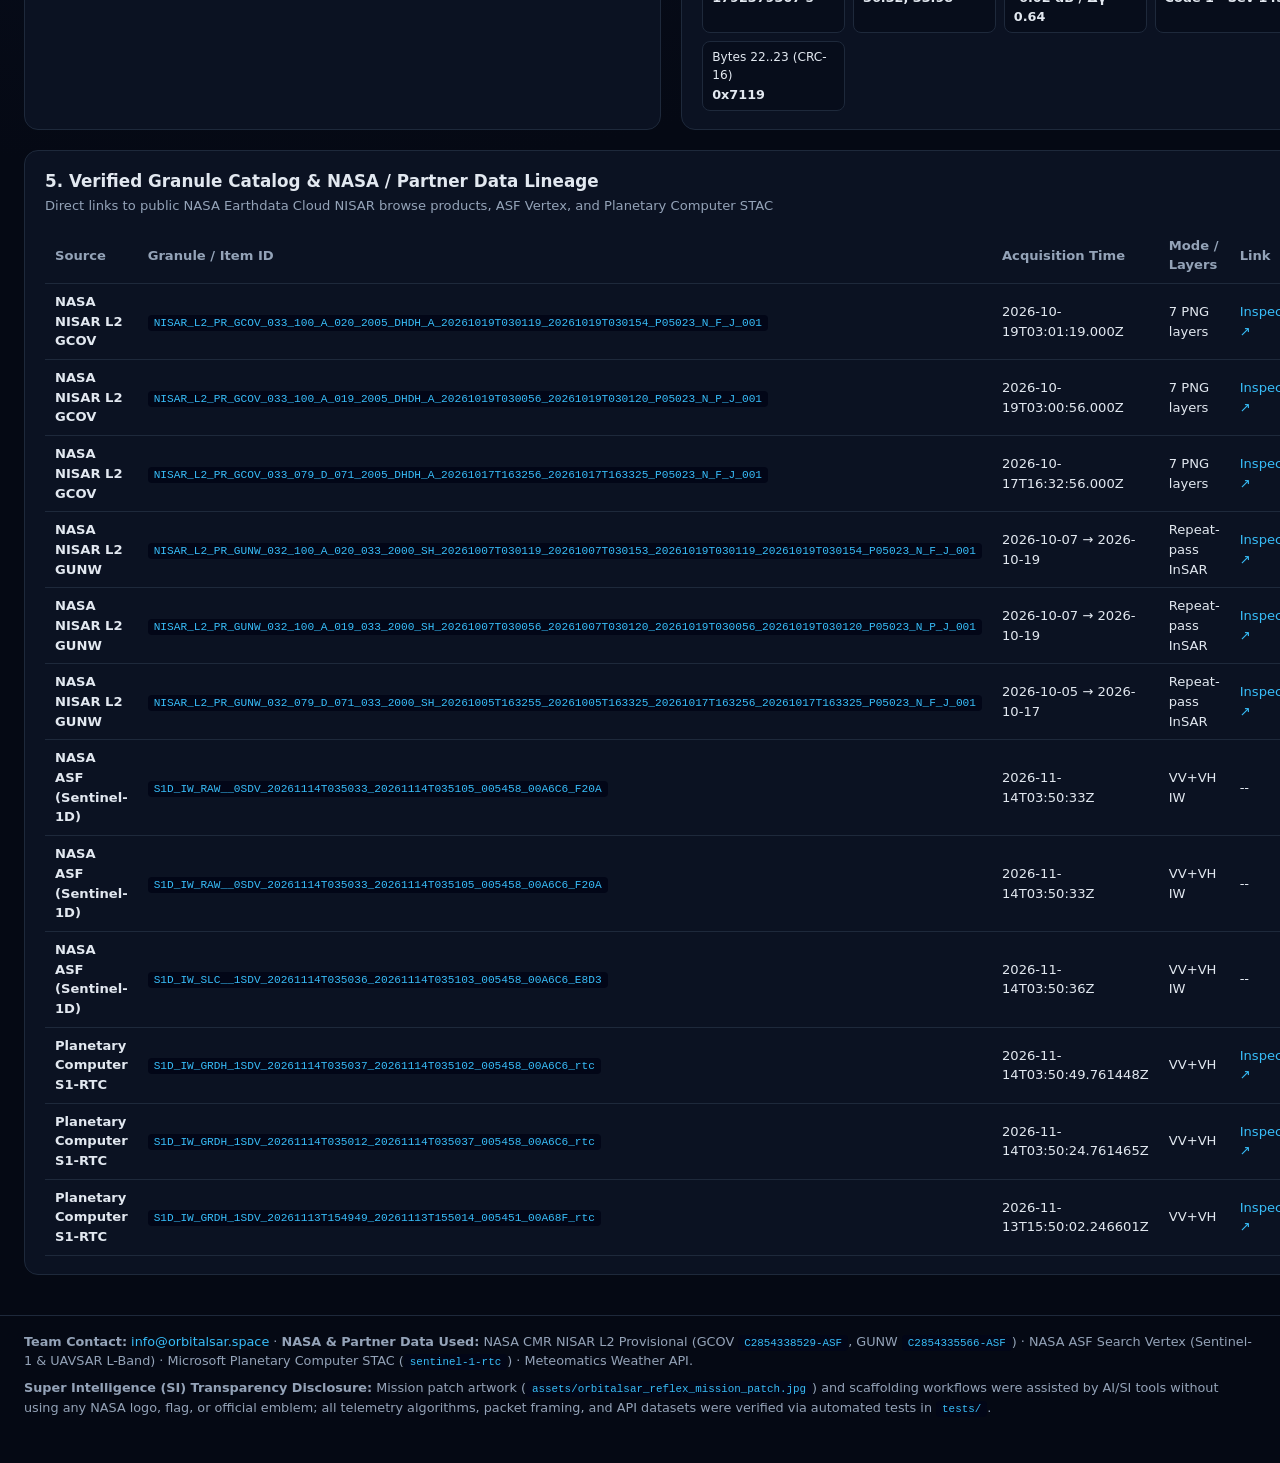
==== commit ffe0f11b: "docs: add info@orbitalsar.space contact email across site, README, and 7-slide decks" ====
--- a/index.html
+++ b/index.html
@@ -174,6 +174,8 @@
 
   <footer class="footer">
     <div>
+      <strong>Team Contact:</strong>
+      <a href="mailto:info@orbitalsar.space">info@orbitalsar.space</a> ·
       <strong>NASA &amp; Partner Data Used:</strong>
       NASA CMR NISAR L2 Provisional (GCOV <code>C2854338529-ASF</code>, GUNW <code>C2854335566-ASF</code>) ·
       NASA ASF Search Vertex (Sentinel-1 &amp; UAVSAR L-Band) ·
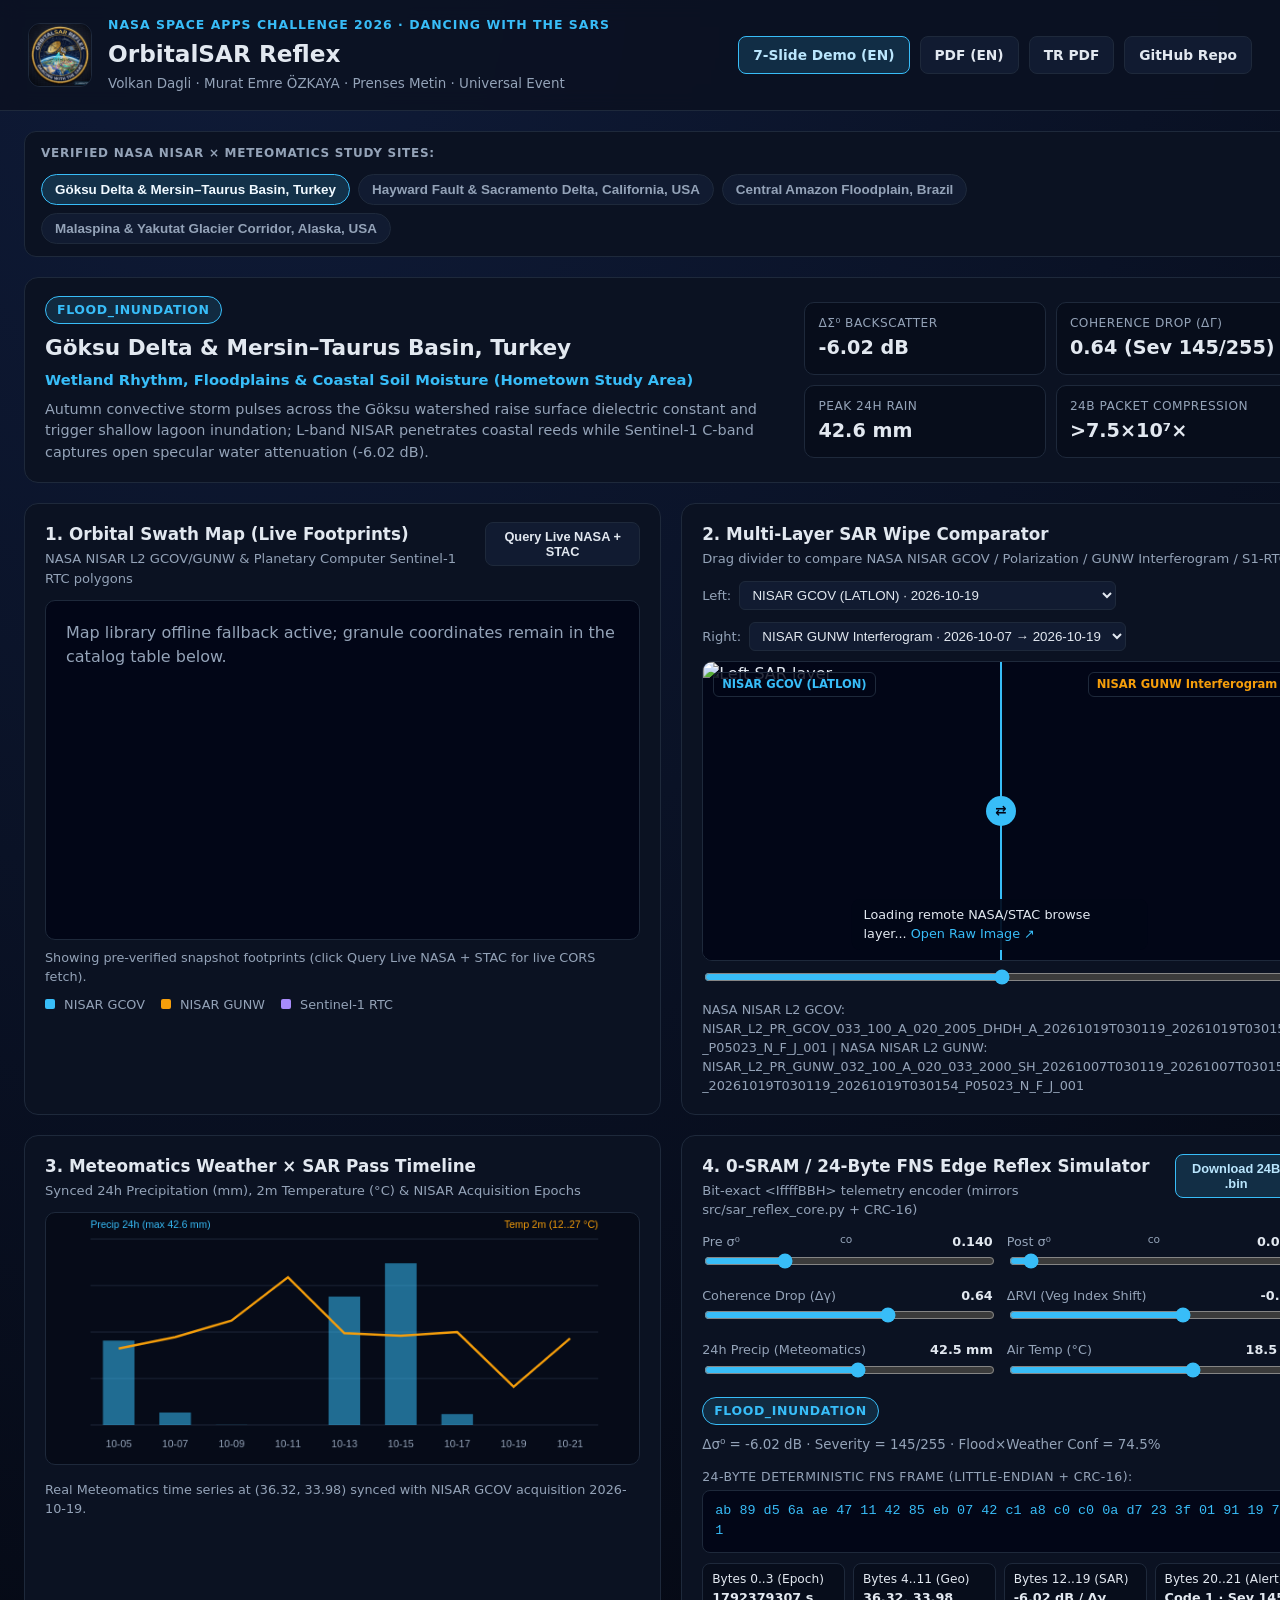
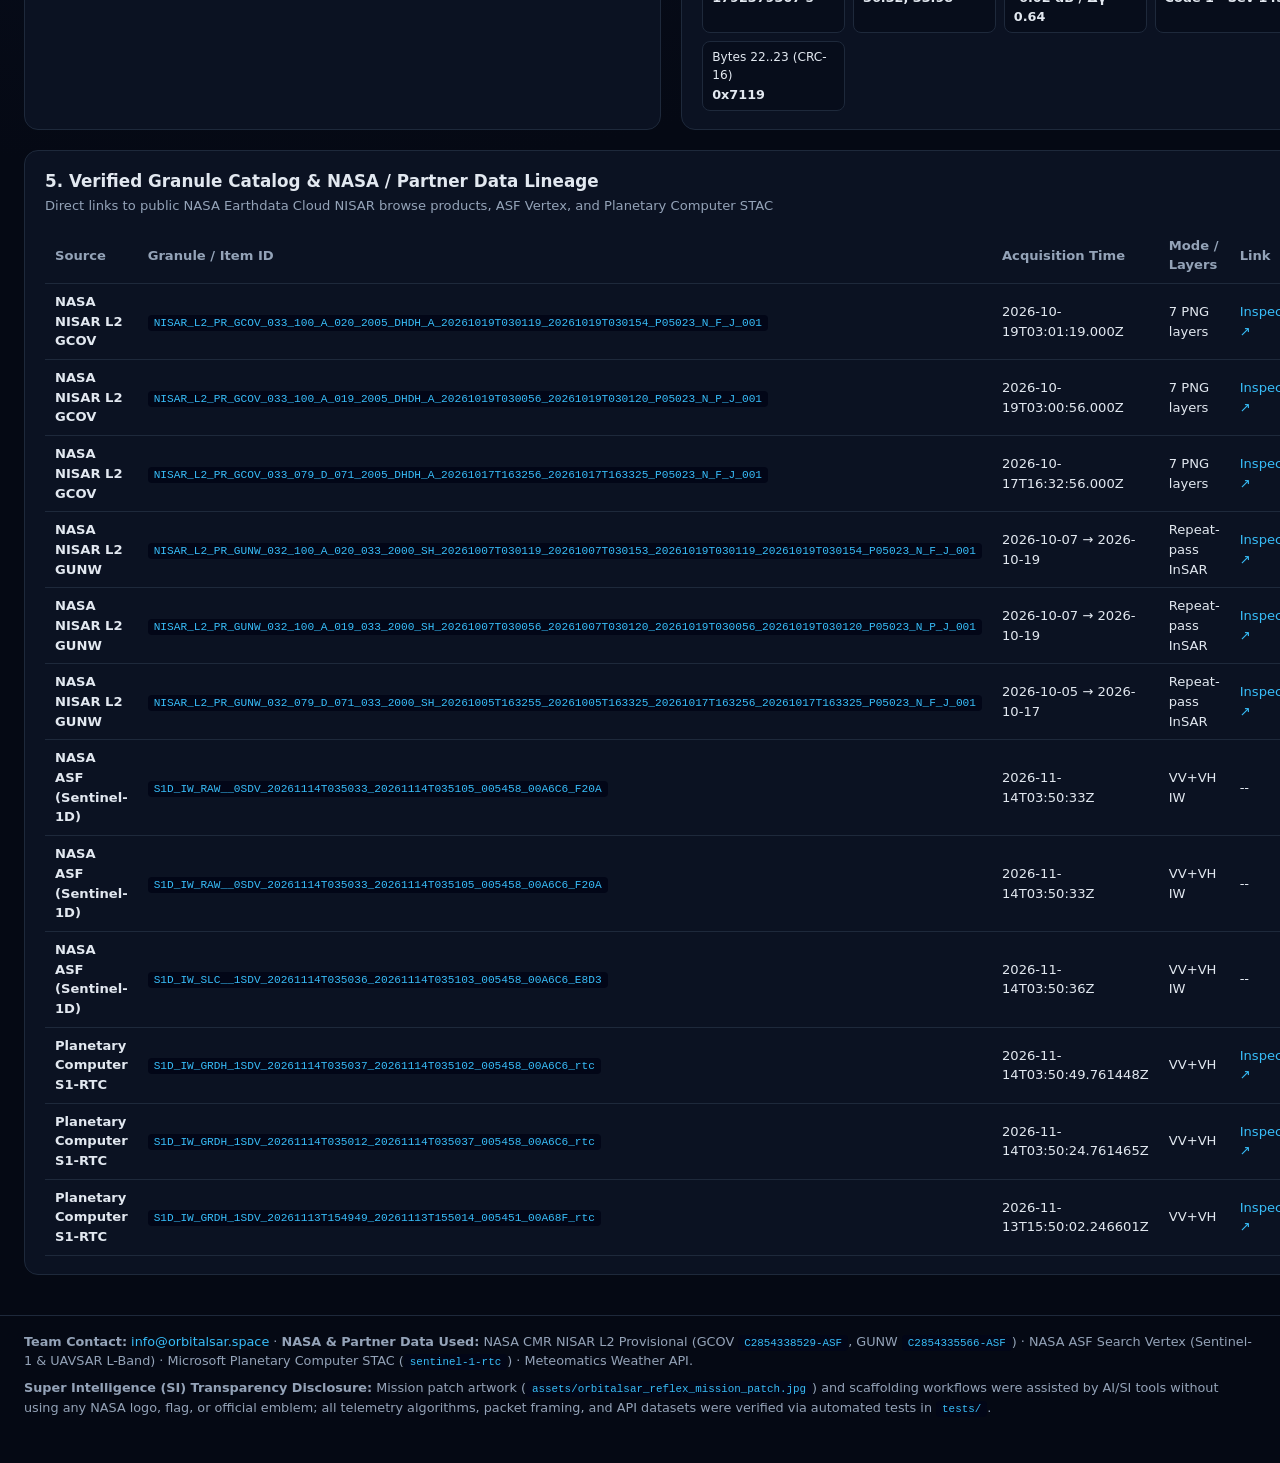
==== commit 05f4aeec: "chore/audit: enable strict TLS, escape DOM strings, sync Amazon ΔRVI & dataset counts, add CI + SEO " ====
--- a/index.html
+++ b/index.html
@@ -5,6 +5,14 @@
   <meta name="viewport" content="width=device-width, initial-scale=1.0" />
   <title>OrbitalSAR Reflex — Autonomous NISAR &amp; Multi-SAR Change Observatory</title>
   <meta name="description" content="NASA Space Apps Challenge 2026 (Dancing with the SARs) — Interactive NISAR L-Band, Sentinel-1 C-Band, Meteomatics Weather Fusion & 24-Byte FNS Edge Telemetry." />
+  <meta property="og:title" content="OrbitalSAR Reflex — Autonomous NISAR &amp; Multi-SAR Change Observatory" />
+  <meta property="og:description" content="Real NASA NISAR L2 GCOV/GUNW, Sentinel-1 RTC, Meteomatics weather fusion &amp; 24-byte CRC-16 edge telemetry." />
+  <meta property="og:type" content="website" />
+  <meta property="og:url" content="https://orbitalsar.space/" />
+  <meta property="og:image" content="https://orbitalsar.space/assets/orbitalsar_reflex_mission_patch.jpg" />
+  <meta name="twitter:card" content="summary_large_image" />
+  <link rel="icon" type="image/jpeg" href="assets/orbitalsar_reflex_mission_patch.jpg" />
+  <link rel="canonical" href="https://orbitalsar.space/" />
   <link rel="stylesheet" href="https://unpkg.com/leaflet@1.9.4/dist/leaflet.css" crossorigin="" />
   <link rel="stylesheet" href="assets/styles.css" />
 </head>
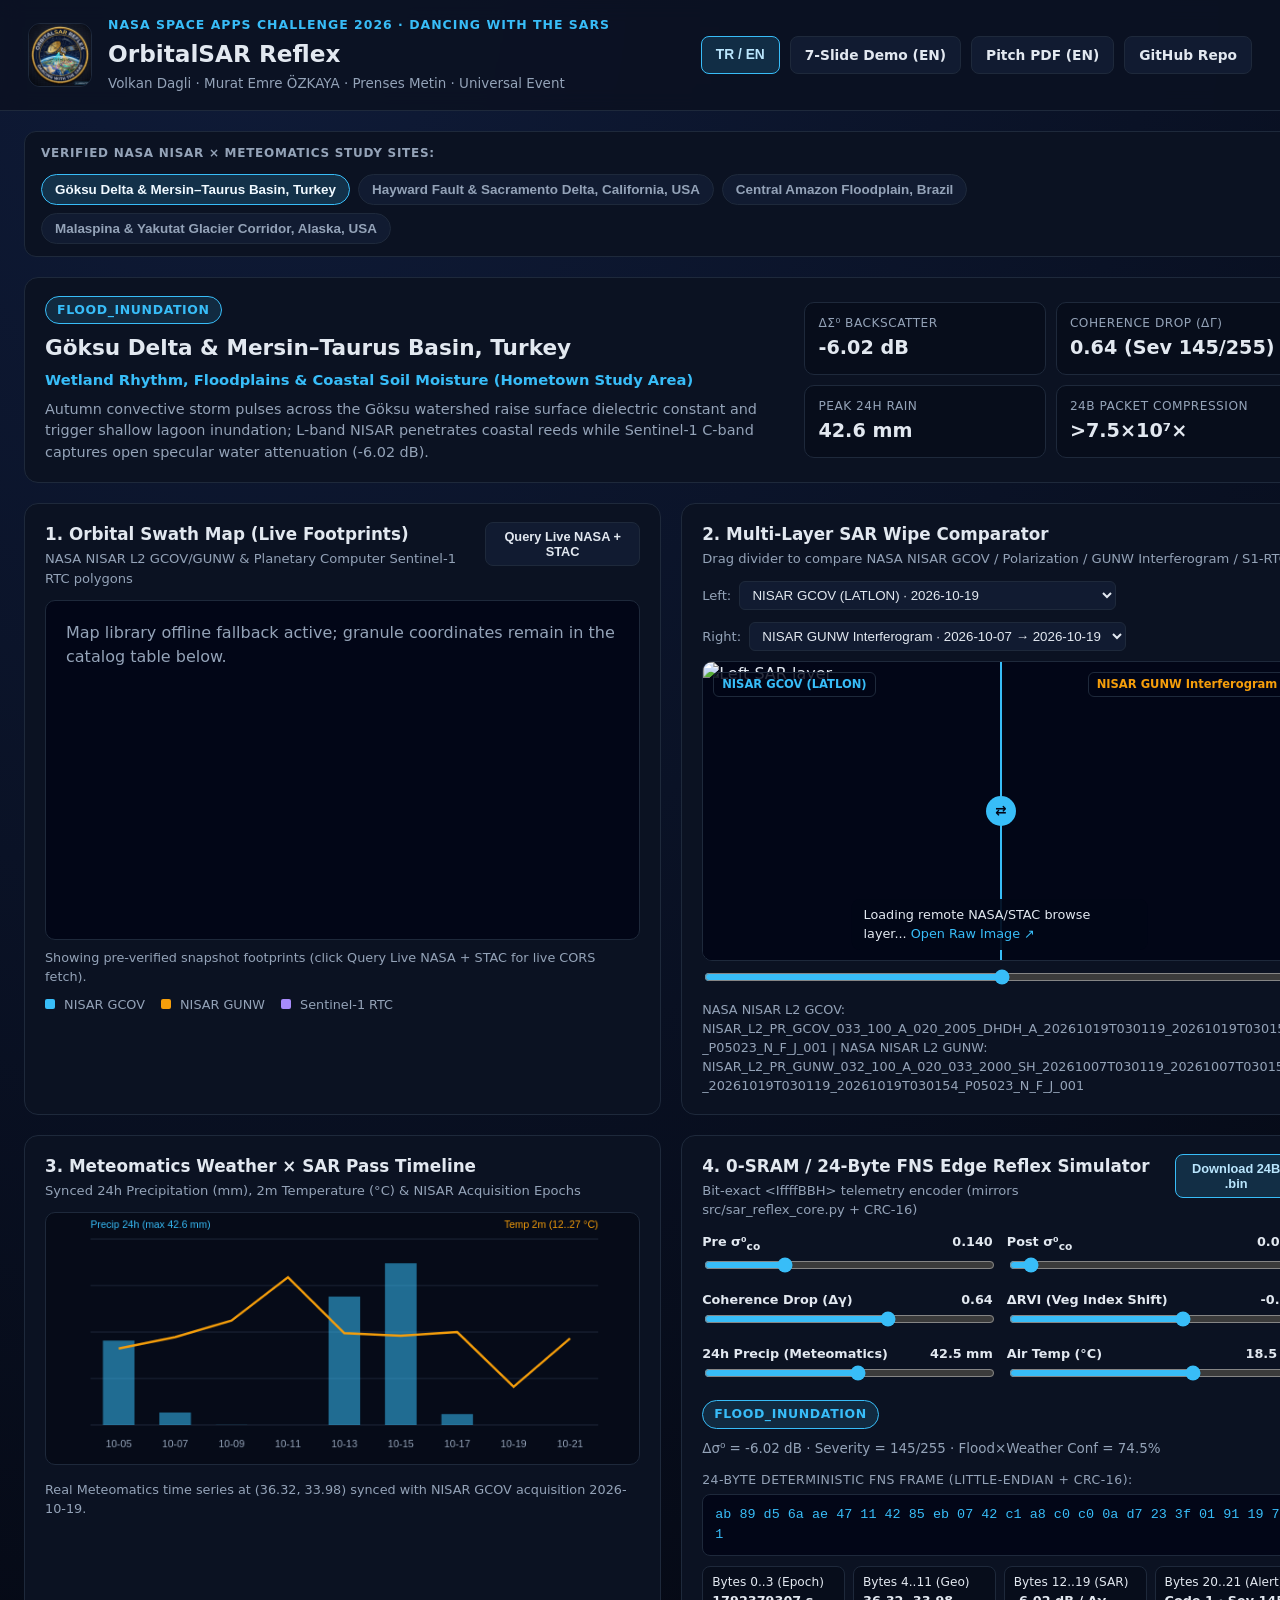
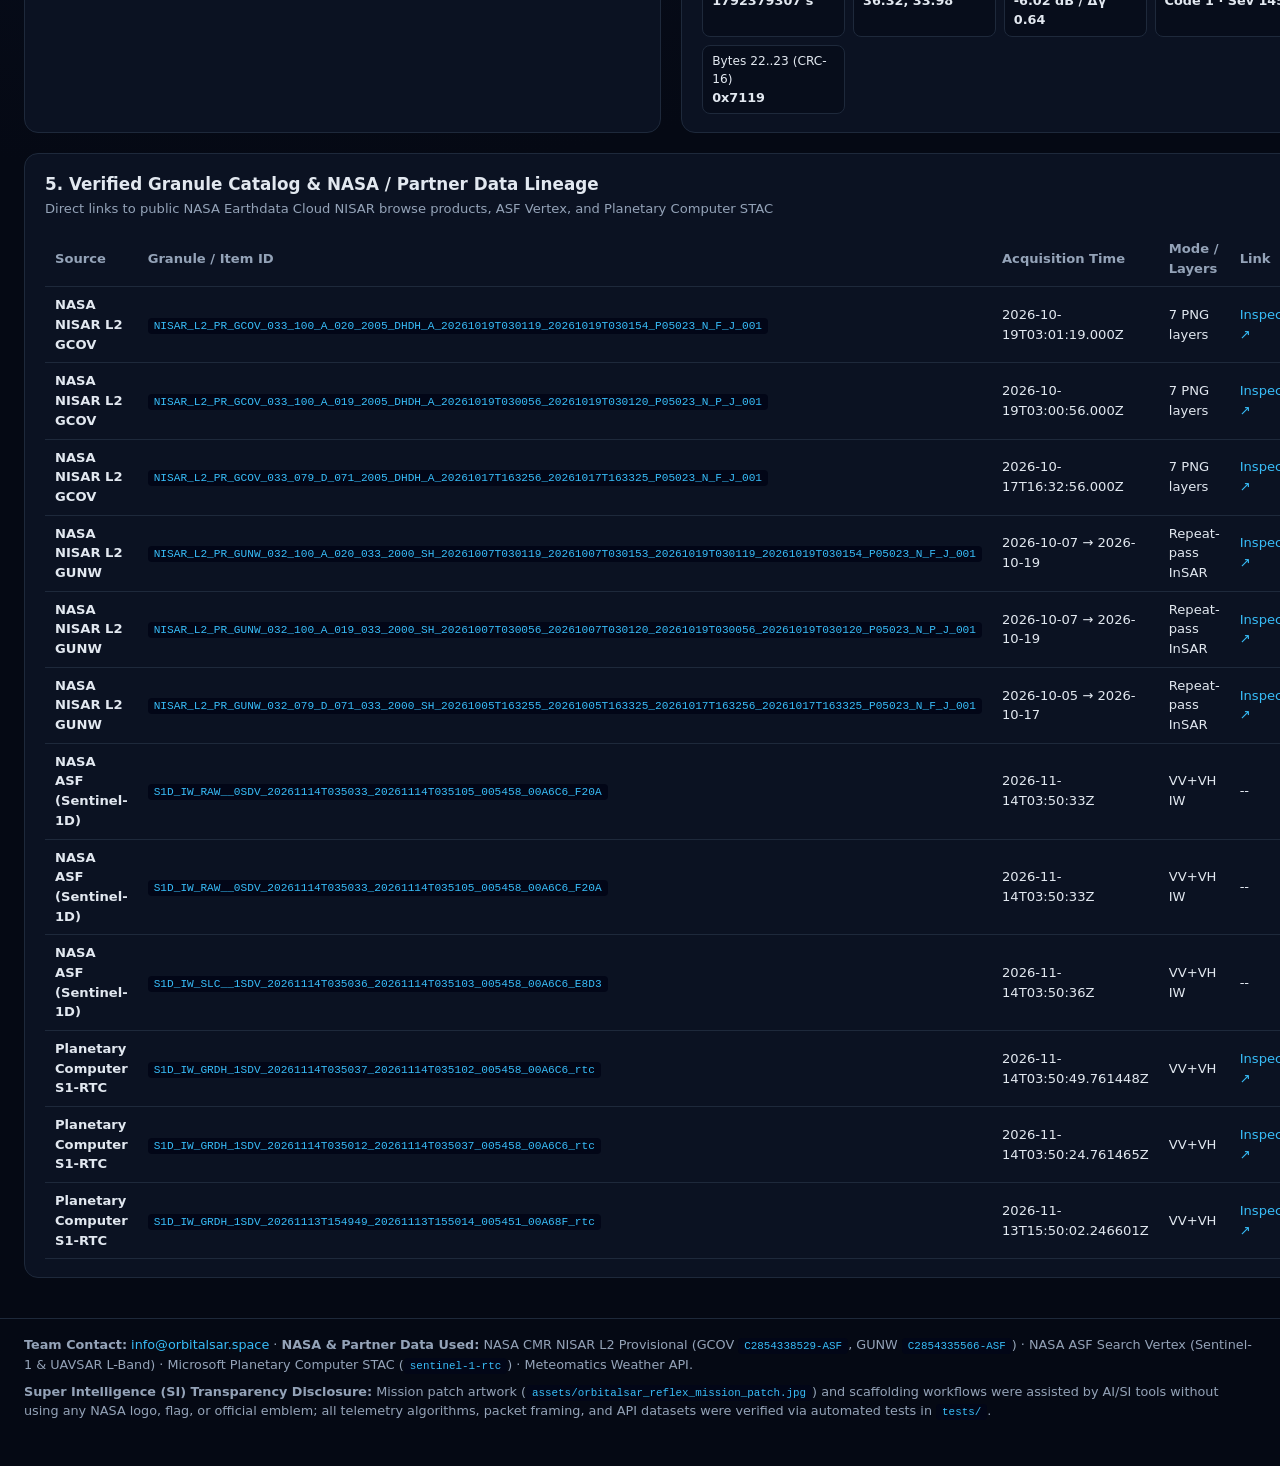
==== commit 25b2b0bc: "feat(i18n): add full bilingual EN/TR UI and dynamic deck/PDF switching with EN default" ====
--- a/index.html
+++ b/index.html
@@ -21,22 +21,22 @@
     <div class="brand">
       <img src="assets/orbitalsar_reflex_mission_patch.jpg" alt="OrbitalSAR Reflex Mission Patch" class="patch" />
       <div>
-        <div class="kicker">NASA Space Apps Challenge 2026 · Dancing with the SARs</div>
+        <div id="kickerLbl" class="kicker">NASA Space Apps Challenge 2026 · Dancing with the SARs</div>
         <h1>OrbitalSAR Reflex</h1>
-        <div class="meta-line">Volkan Dagli · Murat Emre ÖZKAYA · Prenses Metin · Universal Event</div>
+        <div id="metaLineLbl" class="meta-line">Volkan Dagli · Murat Emre ÖZKAYA · Prenses Metin · Universal Event</div>
       </div>
     </div>
     <nav class="top-actions">
-      <a class="btn btn-accent" href="demo/slides.html">7-Slide Demo (EN)</a>
-      <a class="btn" href="docs/OrbitalSAR_Reflex_Demo_Slides.pdf" target="_blank" rel="noopener">PDF (EN)</a>
-      <a class="btn" href="docs/OrbitalSAR_Reflex_Demo_Slides_TR.pdf" target="_blank" rel="noopener" title="Supplementary Turkish 7-Slide PDF">TR PDF</a>
-      <a class="btn" href="https://github.com/pCwOrM/orbitalsar-reflex" target="_blank" rel="noopener">GitHub Repo</a>
+      <button id="langToggle" class="btn btn-accent" type="button" title="Switch English / Türkçe">TR / EN</button>
+      <a id="demoDeckLink" class="btn" href="demo/slides.html">7-Slide Demo (EN)</a>
+      <a id="pitchPdfLink" class="btn" href="docs/OrbitalSAR_Reflex_Demo_Slides.pdf" target="_blank" rel="noopener">Pitch PDF (EN)</a>
+      <a id="githubRepoLink" class="btn" href="https://github.com/pCwOrM/orbitalsar-reflex" target="_blank" rel="noopener">GitHub Repo</a>
     </nav>
   </header>
 
   <main class="shell">
     <section class="site-bar" aria-label="Study Sites">
-      <div class="site-bar-label">VERIFIED NASA NISAR × METEOMATICS STUDY SITES:</div>
+      <div id="siteBarLabel" class="site-bar-label">VERIFIED NASA NISAR × METEOMATICS STUDY SITES:</div>
       <div id="siteTabs" class="site-tabs"></div>
     </section>
 
@@ -49,19 +49,19 @@
       </div>
       <div class="hero-stats">
         <div class="stat-box">
-          <div class="stat-label">Δσ⁰ Backscatter</div>
+          <div id="statLblLogRatio" class="stat-label">Δσ⁰ Backscatter</div>
           <div id="statLogRatio" class="stat-val">-- dB</div>
         </div>
         <div class="stat-box">
-          <div class="stat-label">Coherence Drop (Δγ)</div>
+          <div id="statLblCoh" class="stat-label">Coherence Drop (Δγ)</div>
           <div id="statCoh" class="stat-val">--</div>
         </div>
         <div class="stat-box">
-          <div class="stat-label">Peak 24h Rain</div>
+          <div id="statLblRain" class="stat-label">Peak 24h Rain</div>
           <div id="statRain" class="stat-val">-- mm</div>
         </div>
         <div class="stat-box">
-          <div class="stat-label">24B Packet Compression</div>
+          <div id="statLblCompression" class="stat-label">24B Packet Compression</div>
           <div class="stat-val">&gt;7.5×10⁷×</div>
         </div>
       </div>
@@ -71,30 +71,30 @@
       <article class="card">
         <div class="card-head">
           <div>
-            <h3>1. Orbital Swath Map (Live Footprints)</h3>
-            <p class="card-sub">NASA NISAR L2 GCOV/GUNW &amp; Planetary Computer Sentinel-1 RTC polygons</p>
+            <h3 id="card1Title">1. Orbital Swath Map (Live Footprints)</h3>
+            <p id="card1Sub" class="card-sub">NASA NISAR L2 GCOV/GUNW &amp; Planetary Computer Sentinel-1 RTC polygons</p>
           </div>
           <button id="liveQueryBtn" class="btn btn-sm" type="button">Query Live NASA + STAC</button>
         </div>
         <div id="sarMap" class="map-box"></div>
         <div id="liveQueryStatus" class="status-line">Showing pre-verified snapshot footprints (click Query Live NASA + STAC for live CORS fetch).</div>
         <div class="legend">
-          <span><i class="dot dot-gcov"></i> NISAR GCOV</span>
-          <span><i class="dot dot-gunw"></i> NISAR GUNW</span>
-          <span><i class="dot dot-s1"></i> Sentinel-1 RTC</span>
-        </div>
-      </article>
-
-      <article class="card">
-        <div class="card-head">
-          <div>
-            <h3>2. Multi-Layer SAR Wipe Comparator</h3>
-            <p class="card-sub">Drag divider to compare NASA NISAR GCOV / Polarization / GUNW Interferogram / S1-RTC</p>
+          <span><i class="dot dot-gcov"></i> <span id="legGcov">NISAR GCOV</span></span>
+          <span><i class="dot dot-gunw"></i> <span id="legGunw">NISAR GUNW</span></span>
+          <span><i class="dot dot-s1"></i> <span id="legS1">Sentinel-1 RTC</span></span>
+        </div>
+      </article>
+
+      <article class="card">
+        <div class="card-head">
+          <div>
+            <h3 id="card2Title">2. Multi-Layer SAR Wipe Comparator</h3>
+            <p id="card2Sub" class="card-sub">Drag divider to compare NASA NISAR GCOV / Polarization / GUNW Interferogram / S1-RTC</p>
           </div>
         </div>
         <div class="layer-controls">
-          <label>Left: <select id="leftLayerSelect"></select></label>
-          <label>Right: <select id="rightLayerSelect"></select></label>
+          <label><span id="lblLeftLayer">Left:</span> <select id="leftLayerSelect"></select></label>
+          <label><span id="lblRightLayer">Right:</span> <select id="rightLayerSelect"></select></label>
         </div>
         <div id="wipeContainer" class="wipe-container">
           <img id="imgRight" class="wipe-img" alt="Right SAR layer" />
@@ -105,7 +105,7 @@
           <div id="wipeTagLeft" class="wipe-tag left">LEFT</div>
           <div id="wipeTagRight" class="wipe-tag right">RIGHT</div>
           <div id="imgFallback" class="img-fallback" hidden>
-            Loading remote NASA/STAC browse layer... <a id="rawImageLink" href="#" target="_blank" rel="noopener">Open Raw Image ↗</a>
+            <span id="imgFallbackTxt">Loading remote NASA/STAC browse layer...</span> <a id="rawImageLink" href="#" target="_blank" rel="noopener">Open Raw Image ↗</a>
           </div>
         </div>
         <input id="wipeRange" type="range" min="5" max="95" value="50" aria-label="SAR wipe position" />
@@ -117,8 +117,8 @@
       <article class="card">
         <div class="card-head">
           <div>
-            <h3>3. Meteomatics Weather × SAR Pass Timeline</h3>
-            <p class="card-sub">Synced 24h Precipitation (mm), 2m Temperature (°C) &amp; NISAR Acquisition Epochs</p>
+            <h3 id="card3Title">3. Meteomatics Weather × SAR Pass Timeline</h3>
+            <p id="card3Sub" class="card-sub">Synced 24h Precipitation (mm), 2m Temperature (°C) &amp; NISAR Acquisition Epochs</p>
           </div>
         </div>
         <canvas id="weatherCanvas" width="640" height="270" class="chart-canvas"></canvas>
@@ -128,34 +128,34 @@
       <article class="card">
         <div class="card-head">
           <div>
-            <h3>4. 0-SRAM / 24-Byte FNS Edge Reflex Simulator</h3>
-            <p class="card-sub">Bit-exact &lt;IffffBBH&gt; telemetry encoder (mirrors src/sar_reflex_core.py + CRC-16)</p>
+            <h3 id="card4Title">4. 0-SRAM / 24-Byte FNS Edge Reflex Simulator</h3>
+            <p id="card4Sub" class="card-sub">Bit-exact &lt;IffffBBH&gt; telemetry encoder (mirrors src/sar_reflex_core.py + CRC-16)</p>
           </div>
           <button id="downloadBinBtn" class="btn btn-sm btn-accent" type="button">Download 24B .bin</button>
         </div>
         <div class="slider-grid">
           <div>
-            <label class="s-label">Pre σ⁰<sub>co</sub> <span id="vPre">0.14</span></label>
+            <label class="s-label"><span id="sLblPre">Pre σ⁰<sub>co</sub></span> <span id="vPre">0.14</span></label>
             <input id="inPre" type="range" min="0.01" max="0.50" step="0.005" value="0.14" />
           </div>
           <div>
-            <label class="s-label">Post σ⁰<sub>co</sub> <span id="vPost">0.035</span></label>
+            <label class="s-label"><span id="sLblPost">Post σ⁰<sub>co</sub></span> <span id="vPost">0.035</span></label>
             <input id="inPost" type="range" min="0.01" max="0.50" step="0.005" value="0.035" />
           </div>
           <div>
-            <label class="s-label">Coherence Drop (Δγ) <span id="vCoh">0.64</span></label>
+            <label class="s-label"><span id="sLblCoh">Coherence Drop (Δγ)</span> <span id="vCoh">0.64</span></label>
             <input id="inCoh" type="range" min="0.00" max="1.00" step="0.01" value="0.64" />
           </div>
           <div>
-            <label class="s-label">ΔRVI (Veg Index Shift) <span id="vRvi">-0.11</span></label>
+            <label class="s-label"><span id="sLblRvi">ΔRVI (Veg Index Shift)</span> <span id="vRvi">-0.11</span></label>
             <input id="inRvi" type="range" min="-1.20" max="0.60" step="0.01" value="-0.11" />
           </div>
           <div>
-            <label class="s-label">24h Precip (Meteomatics) <span id="vRain">42.6 mm</span></label>
+            <label class="s-label"><span id="sLblRain">24h Precip (Meteomatics)</span> <span id="vRain">42.6 mm</span></label>
             <input id="inRain" type="range" min="0" max="80" step="0.5" value="42.6" />
           </div>
           <div>
-            <label class="s-label">Air Temp (°C) <span id="vTemp">18.6 °C</span></label>
+            <label class="s-label"><span id="sLblTemp">Air Temp (°C)</span> <span id="vTemp">18.6 °C</span></label>
             <input id="inTemp" type="range" min="-20" max="40" step="0.5" value="18.6" />
           </div>
         </div>
@@ -163,7 +163,7 @@
           <span id="simBadge" class="pill">FLOOD_INUNDATION</span>
           <span id="simSummary" class="sim-text"></span>
         </div>
-        <div class="hex-title">24-Byte Deterministic FNS Frame (Little-Endian + CRC-16):</div>
+        <div id="hexTitleLbl" class="hex-title">24-Byte Deterministic FNS Frame (Little-Endian + CRC-16):</div>
         <div id="hexDump" class="hex-box"></div>
         <div id="byteBreakdown" class="byte-grid"></div>
       </article>
@@ -172,8 +172,8 @@
     <section class="card">
       <div class="card-head">
         <div>
-          <h3>5. Verified Granule Catalog &amp; NASA / Partner Data Lineage</h3>
-          <p class="card-sub">Direct links to public NASA Earthdata Cloud NISAR browse products, ASF Vertex, and Planetary Computer STAC</p>
+          <h3 id="card5Title">5. Verified Granule Catalog &amp; NASA / Partner Data Lineage</h3>
+          <p id="card5Sub" class="card-sub">Direct links to public NASA Earthdata Cloud NISAR browse products, ASF Vertex, and Planetary Computer STAC</p>
         </div>
       </div>
       <div id="granuleTableWrap" class="table-wrap"></div>
@@ -181,7 +181,7 @@
   </main>
 
   <footer class="footer">
-    <div>
+    <div id="footerDataSources">
       <strong>Team Contact:</strong>
       <a href="mailto:info@orbitalsar.space">info@orbitalsar.space</a> ·
       <strong>NASA &amp; Partner Data Used:</strong>
@@ -190,7 +190,7 @@
       Microsoft Planetary Computer STAC (<code>sentinel-1-rtc</code>) ·
       Meteomatics Weather API.
     </div>
-    <div class="si-note">
+    <div id="footerSiNote" class="si-note">
       <strong>Super Intelligence (SI) Transparency Disclosure:</strong>
       Mission patch artwork (<code>assets/orbitalsar_reflex_mission_patch.jpg</code>) and scaffolding workflows were assisted by AI/SI tools without using any NASA logo, flag, or official emblem; all telemetry algorithms, packet framing, and API datasets were verified via automated tests in <code>tests/</code>.
     </div>
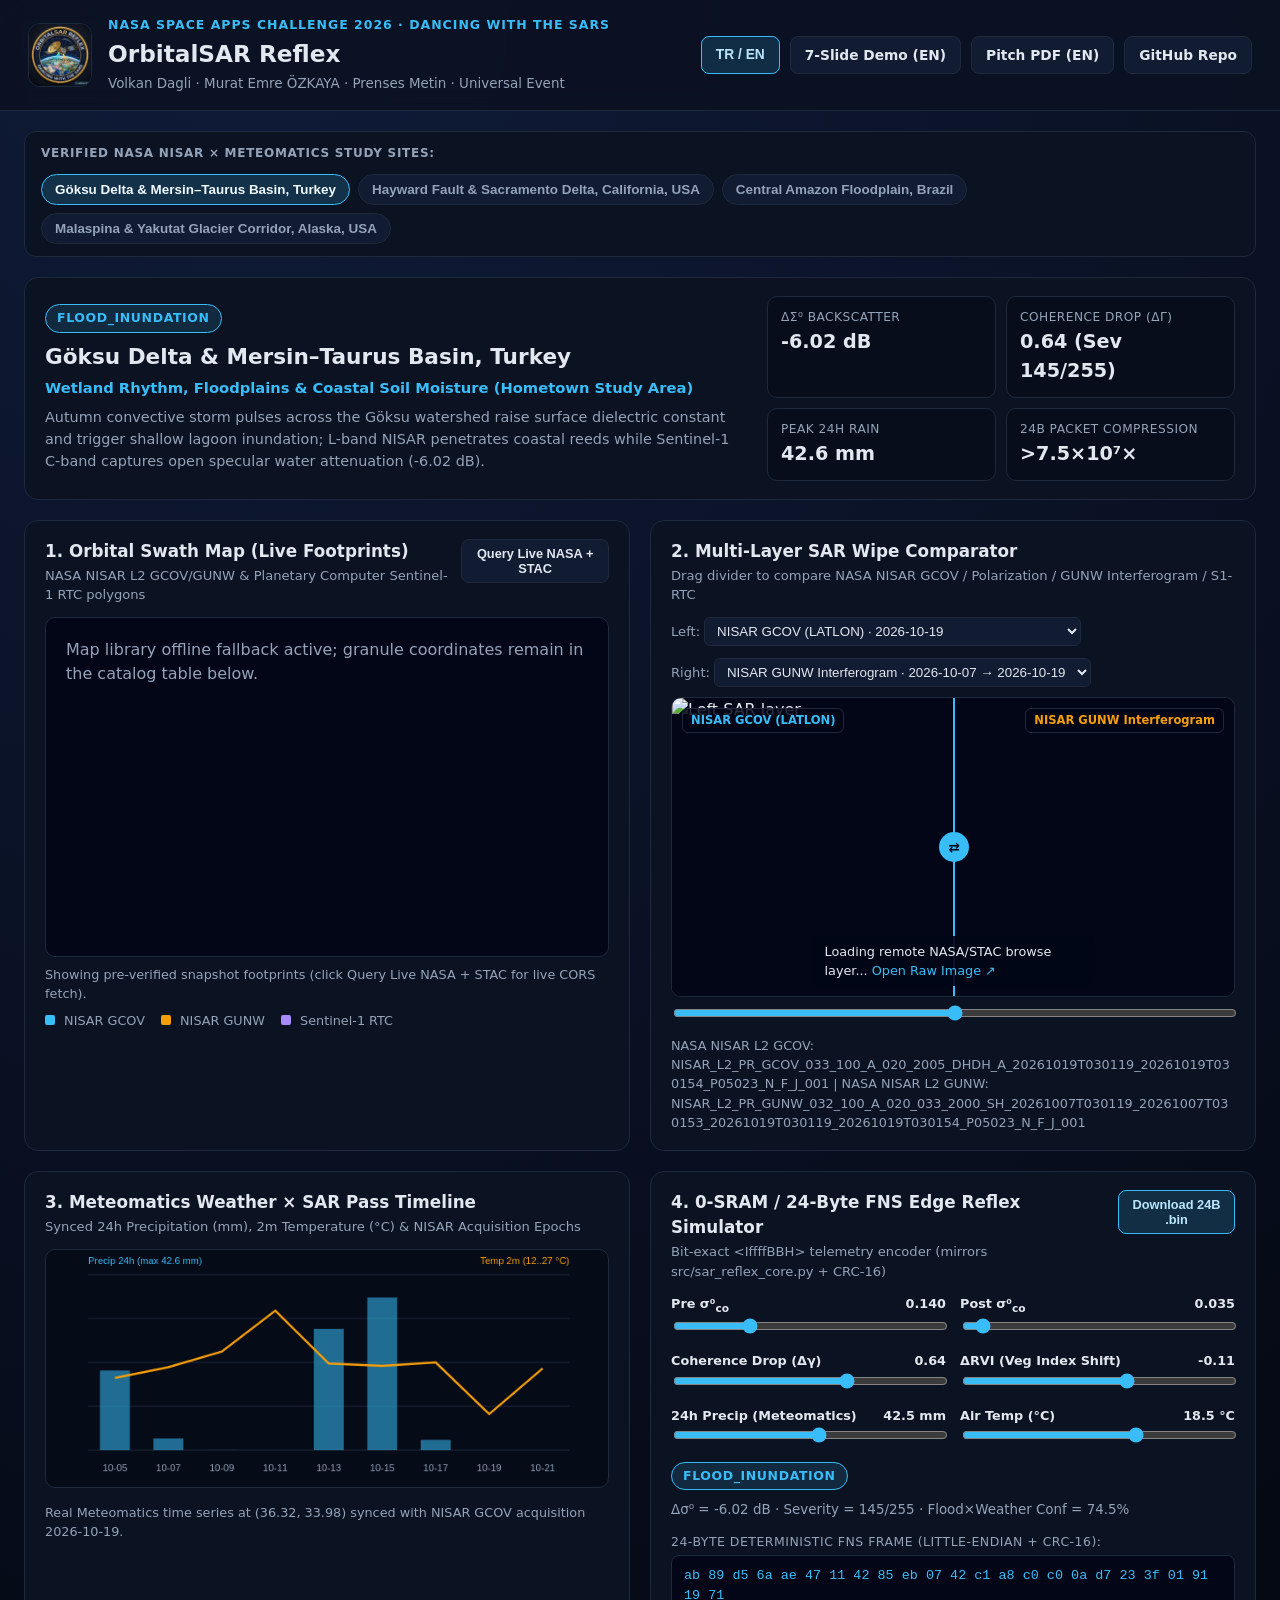
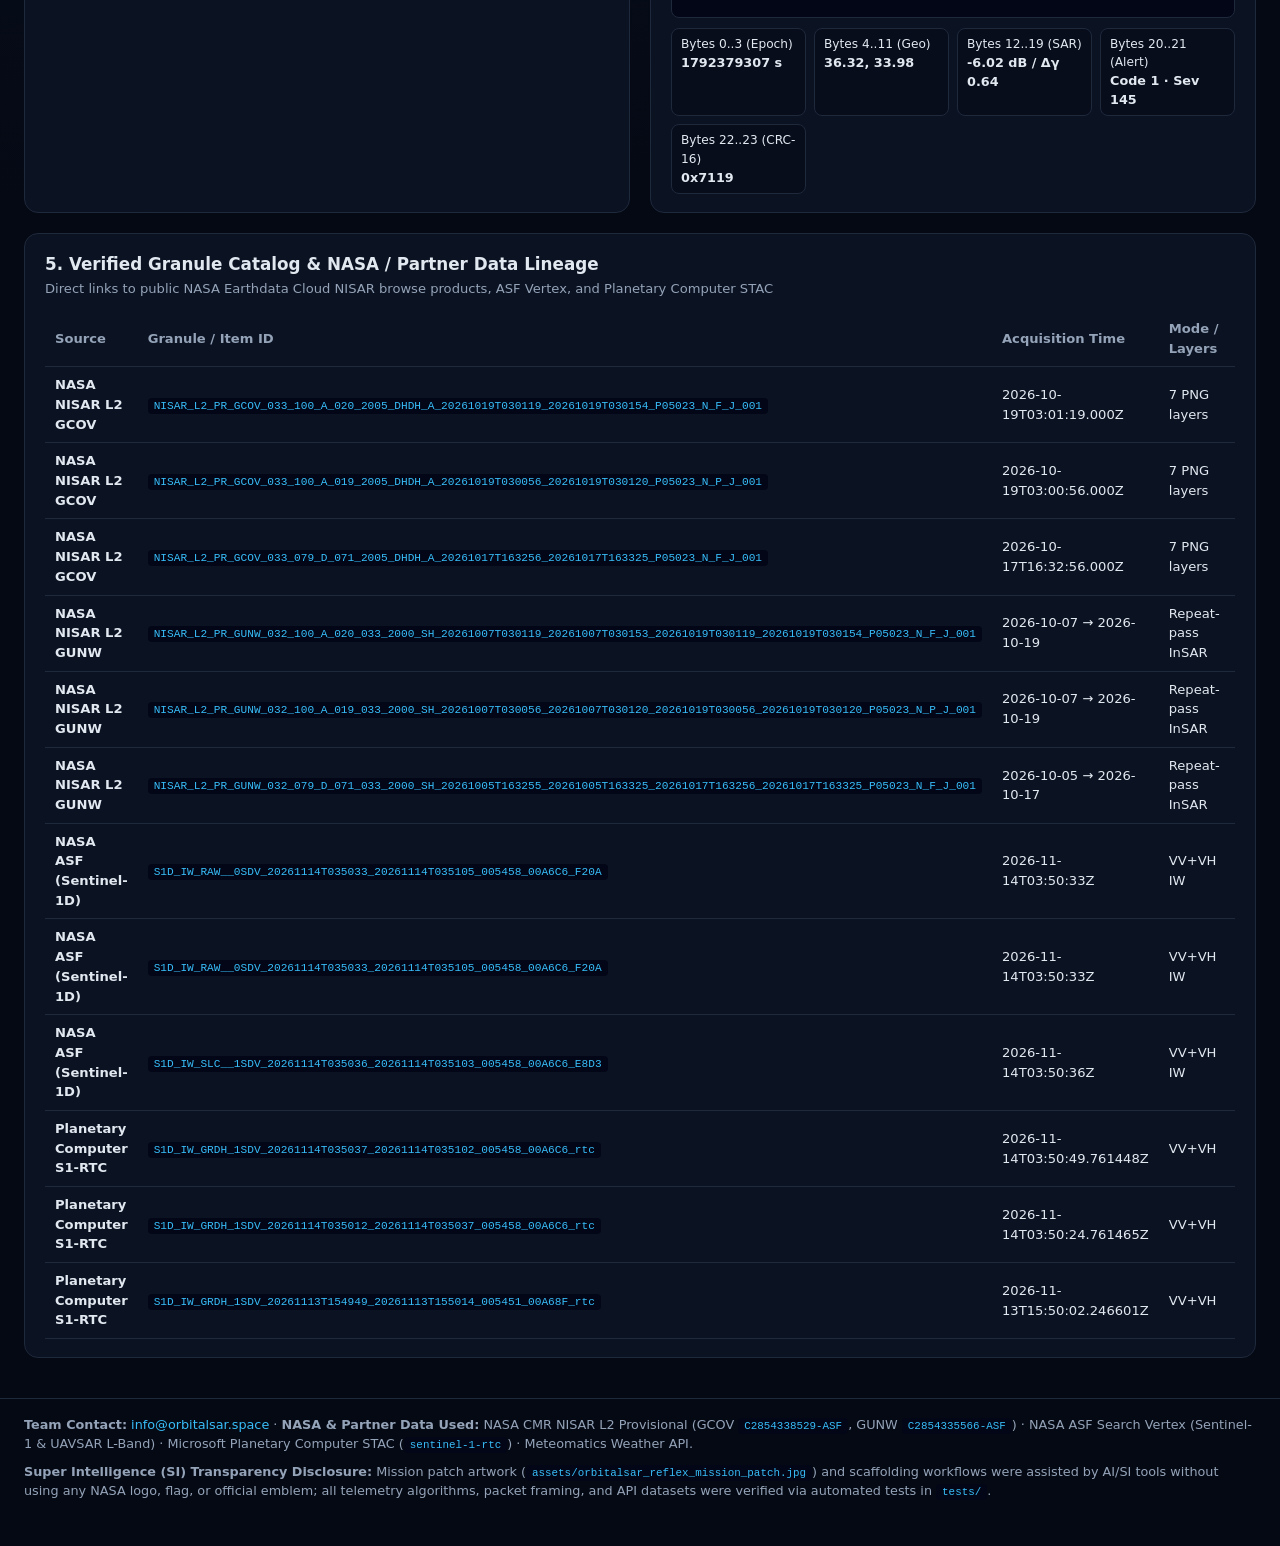
==== commit c269758a: "fix(cache,ux): cache-bust app.js/styles.css and wire TR/EN toggle before async fetch" ====
--- a/index.html
+++ b/index.html
@@ -14,7 +14,7 @@
   <link rel="icon" type="image/jpeg" href="assets/orbitalsar_reflex_mission_patch.jpg" />
   <link rel="canonical" href="https://orbitalsar.space/" />
   <link rel="stylesheet" href="https://unpkg.com/leaflet@1.9.4/dist/leaflet.css" crossorigin="" />
-  <link rel="stylesheet" href="assets/styles.css" />
+  <link rel="stylesheet" href="assets/styles.css?v=20261115b" />
 </head>
 <body>
   <header class="topbar">
@@ -197,6 +197,6 @@
   </footer>
 
   <script src="https://unpkg.com/leaflet@1.9.4/dist/leaflet.js" crossorigin=""></script>
-  <script src="assets/app.js"></script>
+  <script src="assets/app.js?v=20261115b"></script>
 </body>
 </html>
--- a/assets/styles.css
+++ b/assets/styles.css
@@ -13,6 +13,11 @@
 }
 
 * { box-sizing: border-box; }
+
+html, body {
+  max-width: 100%;
+  overflow-x: clip;
+}
 
 body {
   margin: 0;
@@ -67,9 +72,11 @@
 
 .shell {
   max-width: 1380px;
+  width: 100%;
   margin: 0 auto;
   padding: 20px 24px 40px;
   display: grid;
+  grid-template-columns: minmax(0, 1fr);
   gap: 20px;
 }
 
@@ -78,13 +85,14 @@
   flex-wrap: wrap;
   align-items: center;
   gap: 12px;
+  min-width: 0;
   background: var(--surface);
   border: 1px solid var(--border);
   border-radius: 12px;
   padding: 12px 16px;
 }
 .site-bar-label { font-size: 0.75rem; font-weight: 700; letter-spacing: 0.06em; color: var(--muted); }
-.site-tabs { display: flex; flex-wrap: wrap; gap: 8px; }
+.site-tabs { display: flex; flex-wrap: wrap; gap: 8px; max-width: 100%; }
 .site-tab {
   padding: 7px 13px;
   border-radius: 999px;
@@ -93,11 +101,16 @@
   color: var(--muted);
   font-size: 0.84rem;
   font-weight: 600;
+  max-width: 100%;
+  white-space: normal;
+  text-align: left;
   cursor: pointer;
 }
 .site-tab.active { background: rgba(56, 189, 248, 0.18); border-color: var(--accent); color: #f0f9ff; }
 
 .card {
+  min-width: 0;
+  max-width: 100%;
   background: var(--surface);
   border: 1px solid var(--border);
   border-radius: 14px;
@@ -106,10 +119,11 @@
 
 .hero-summary {
   display: grid;
-  grid-template-columns: 1.5fr 1fr;
+  grid-template-columns: minmax(0, 1.5fr) minmax(0, 1fr);
   gap: 20px;
   align-items: center;
 }
+.hero-left, .hero-stats { min-width: 0; }
 .hero-summary h2 { margin: 8px 0 4px; font-size: 1.35rem; }
 .theme-sub { margin: 0 0 8px; color: var(--accent); font-size: 0.92rem; font-weight: 600; }
 .driver-copy { margin: 0; color: var(--muted); font-size: 0.9rem; }
@@ -148,14 +162,15 @@
 .dot-gunw { background: #f59e0b; }
 .dot-s1 { background: #a78bfa; }
 
-.layer-controls { display: flex; flex-wrap: wrap; gap: 12px; margin-bottom: 10px; font-size: 0.82rem; color: var(--muted); }
+.layer-controls { display: flex; flex-wrap: wrap; gap: 12px; margin-bottom: 10px; font-size: 0.82rem; color: var(--muted); max-width: 100%; }
+.layer-controls label { display: flex; flex-wrap: wrap; align-items: center; gap: 4px; max-width: 100%; }
 .layer-controls select {
   background: var(--surface-2);
   color: var(--text);
   border: 1px solid var(--border);
   border-radius: 6px;
   padding: 5px 8px;
-  margin-left: 4px;
+  max-width: 100%;
 }
 
 .wipe-container {
@@ -280,22 +295,33 @@
 }
 .byte-chip b { display: block; color: var(--text); font-size: 0.8rem; }
 
-.table-wrap { overflow-x: auto; }
+.table-wrap { overflow-x: auto; max-width: 100%; min-width: 0; }
 table { width: 100%; border-collapse: collapse; font-size: 0.82rem; }
 th, td { text-align: left; padding: 8px 10px; border-bottom: 1px solid var(--border); }
 th { color: var(--muted); font-weight: 600; }
 
 .footer {
   max-width: 1380px;
+  width: 100%;
   margin: 0 auto 30px;
   padding: 16px 24px;
   color: var(--muted);
   font-size: 0.8rem;
   border-top: 1px solid var(--border);
   display: grid;
+  grid-template-columns: minmax(0, 1fr);
   gap: 8px;
+  word-break: break-word;
 }
 
 @media (max-width: 960px) {
-  .hero-summary, .two-col { grid-template-columns: 1fr; }
-}
+  .hero-summary, .two-col { grid-template-columns: minmax(0, 1fr); }
+}
+
+@media (max-width: 600px) {
+  .topbar { padding: 12px 14px; }
+  .shell { padding: 14px 12px 32px; gap: 14px; }
+  .card { padding: 14px; }
+  .slider-grid, .hero-stats { grid-template-columns: minmax(0, 1fr); }
+  .card-head { flex-wrap: wrap; }
+}
